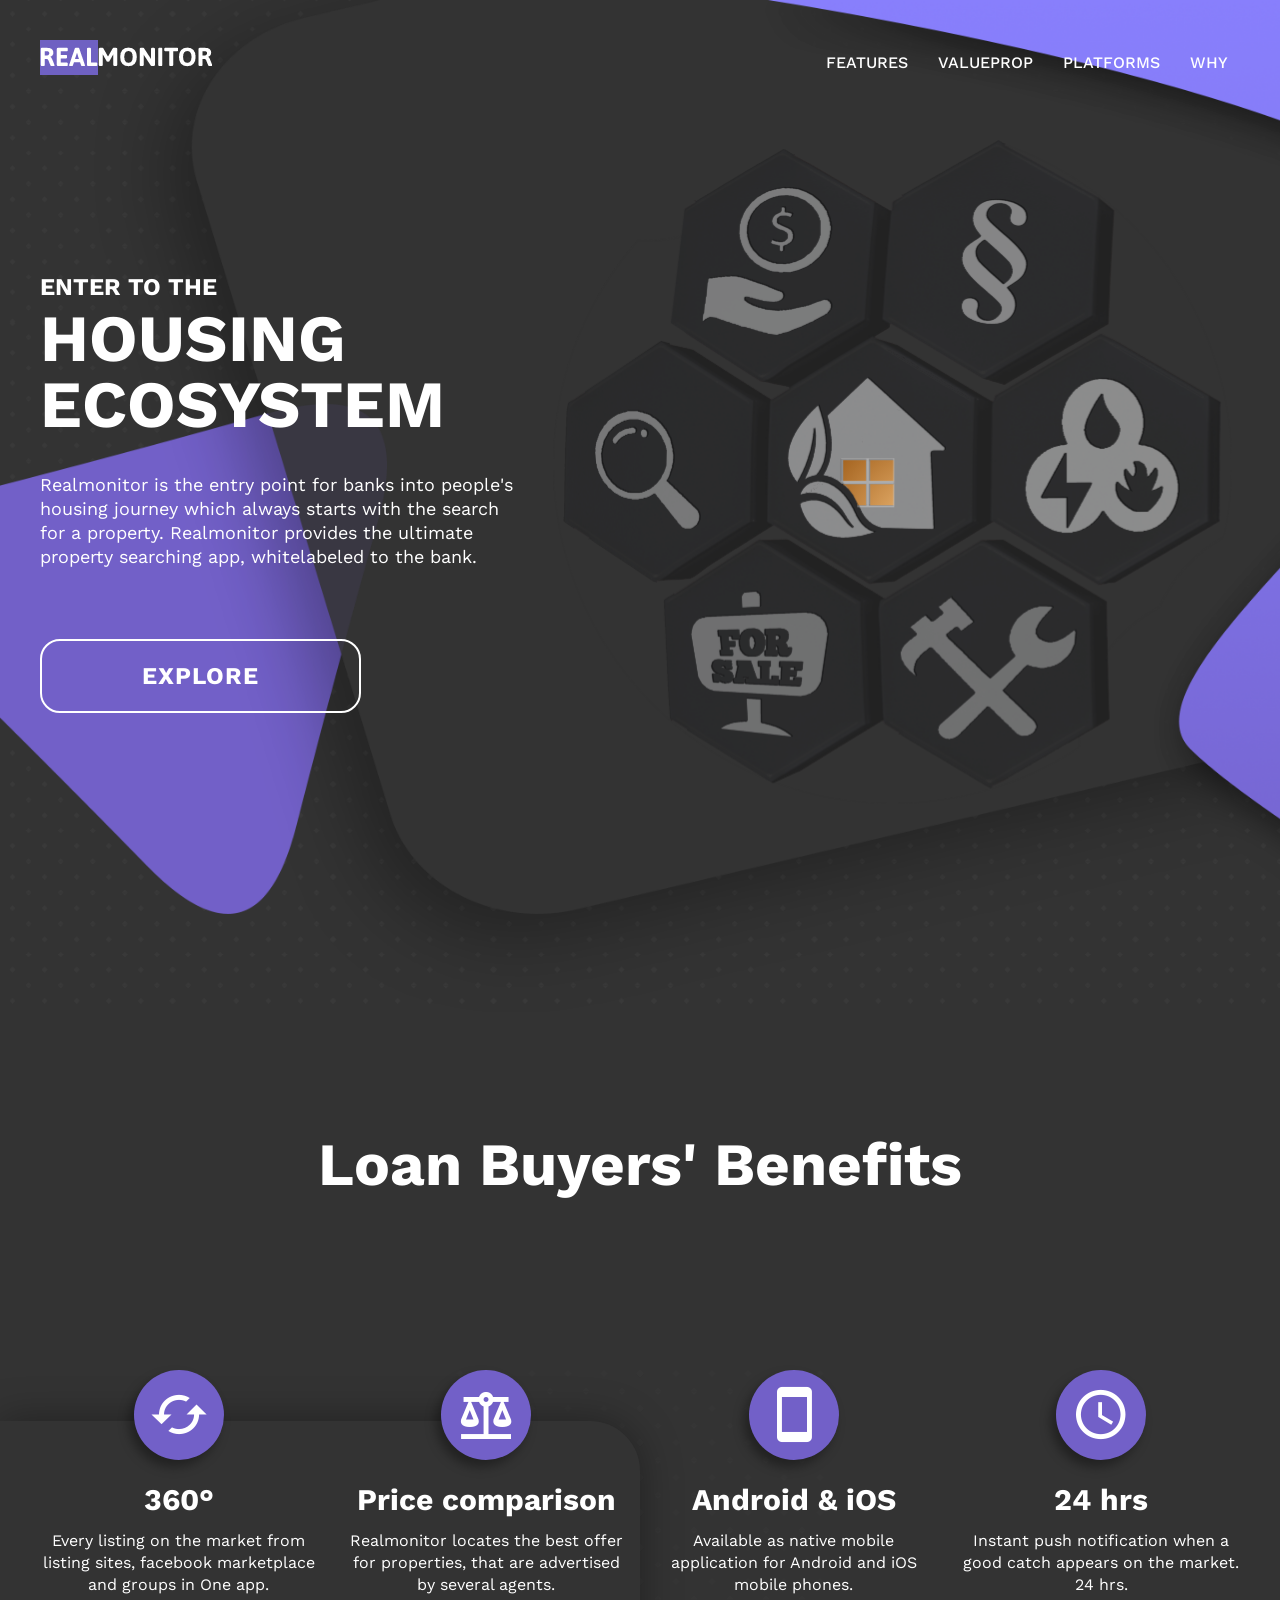
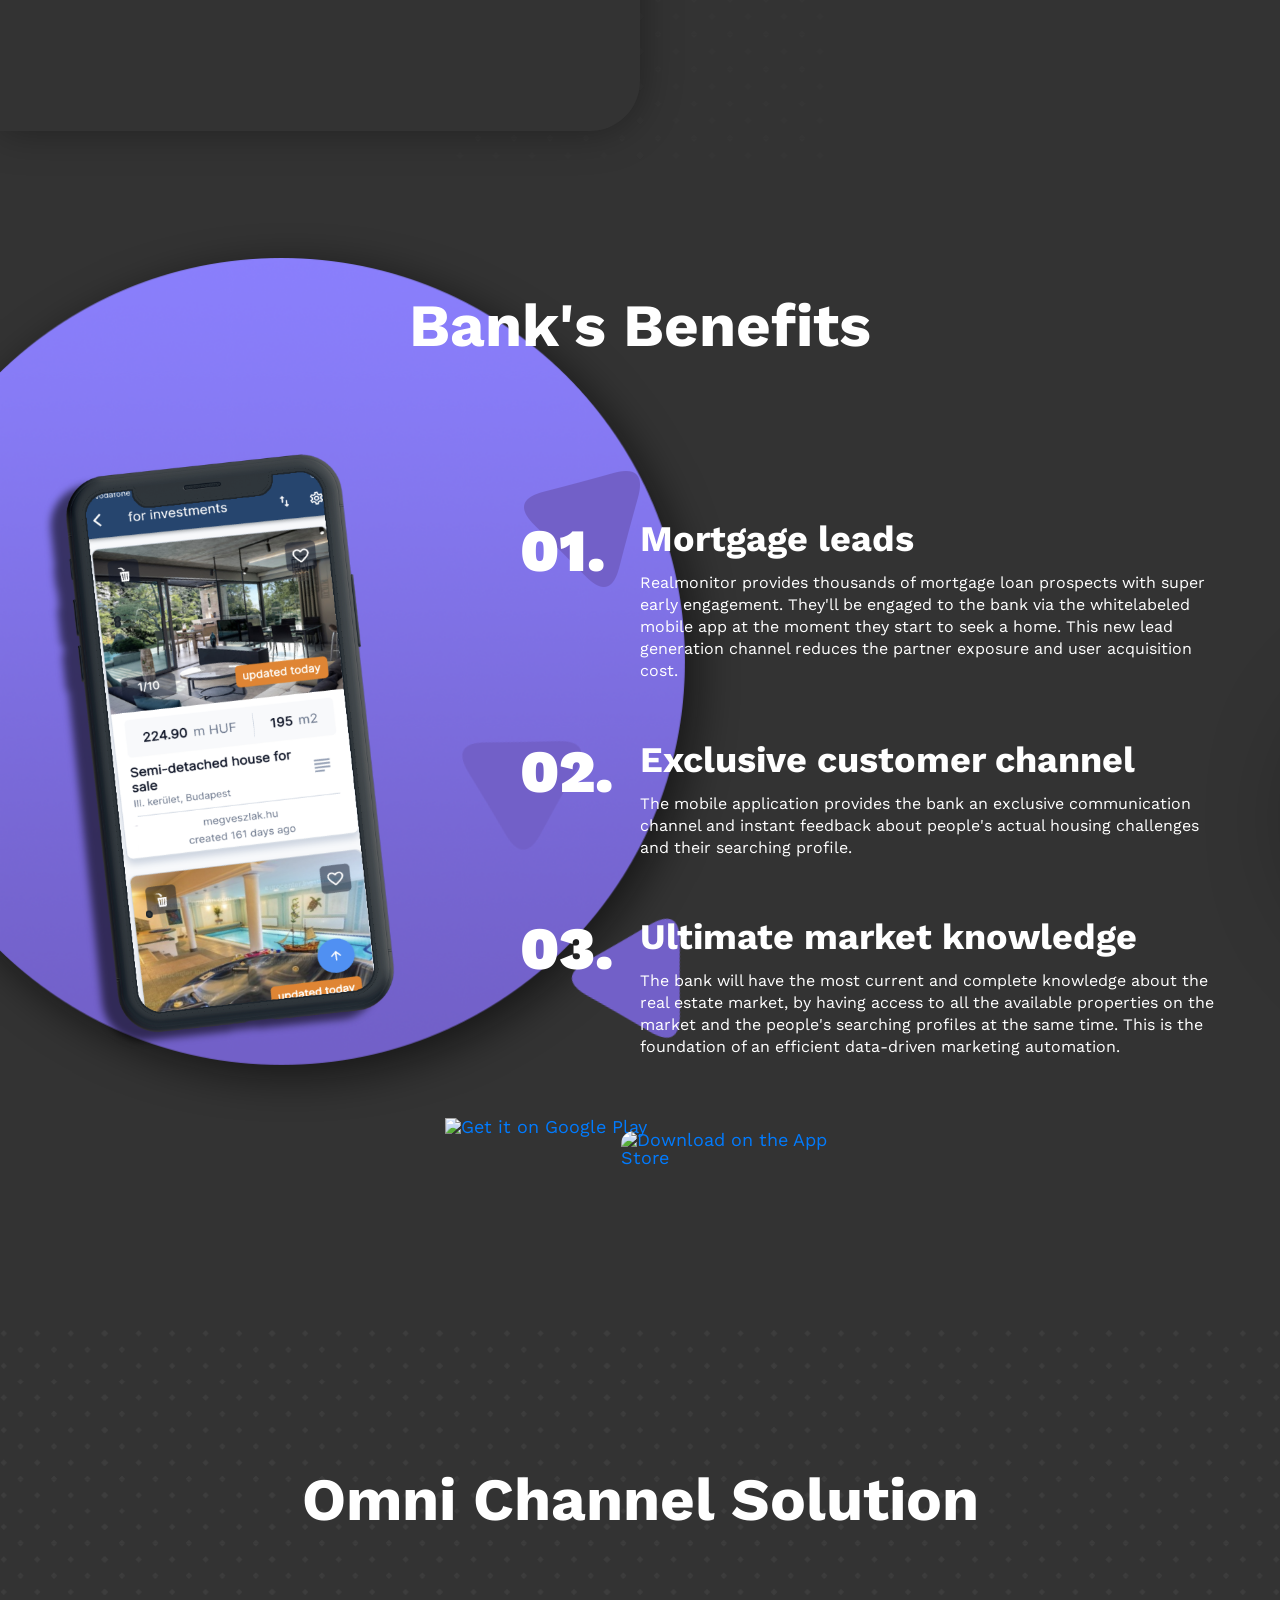
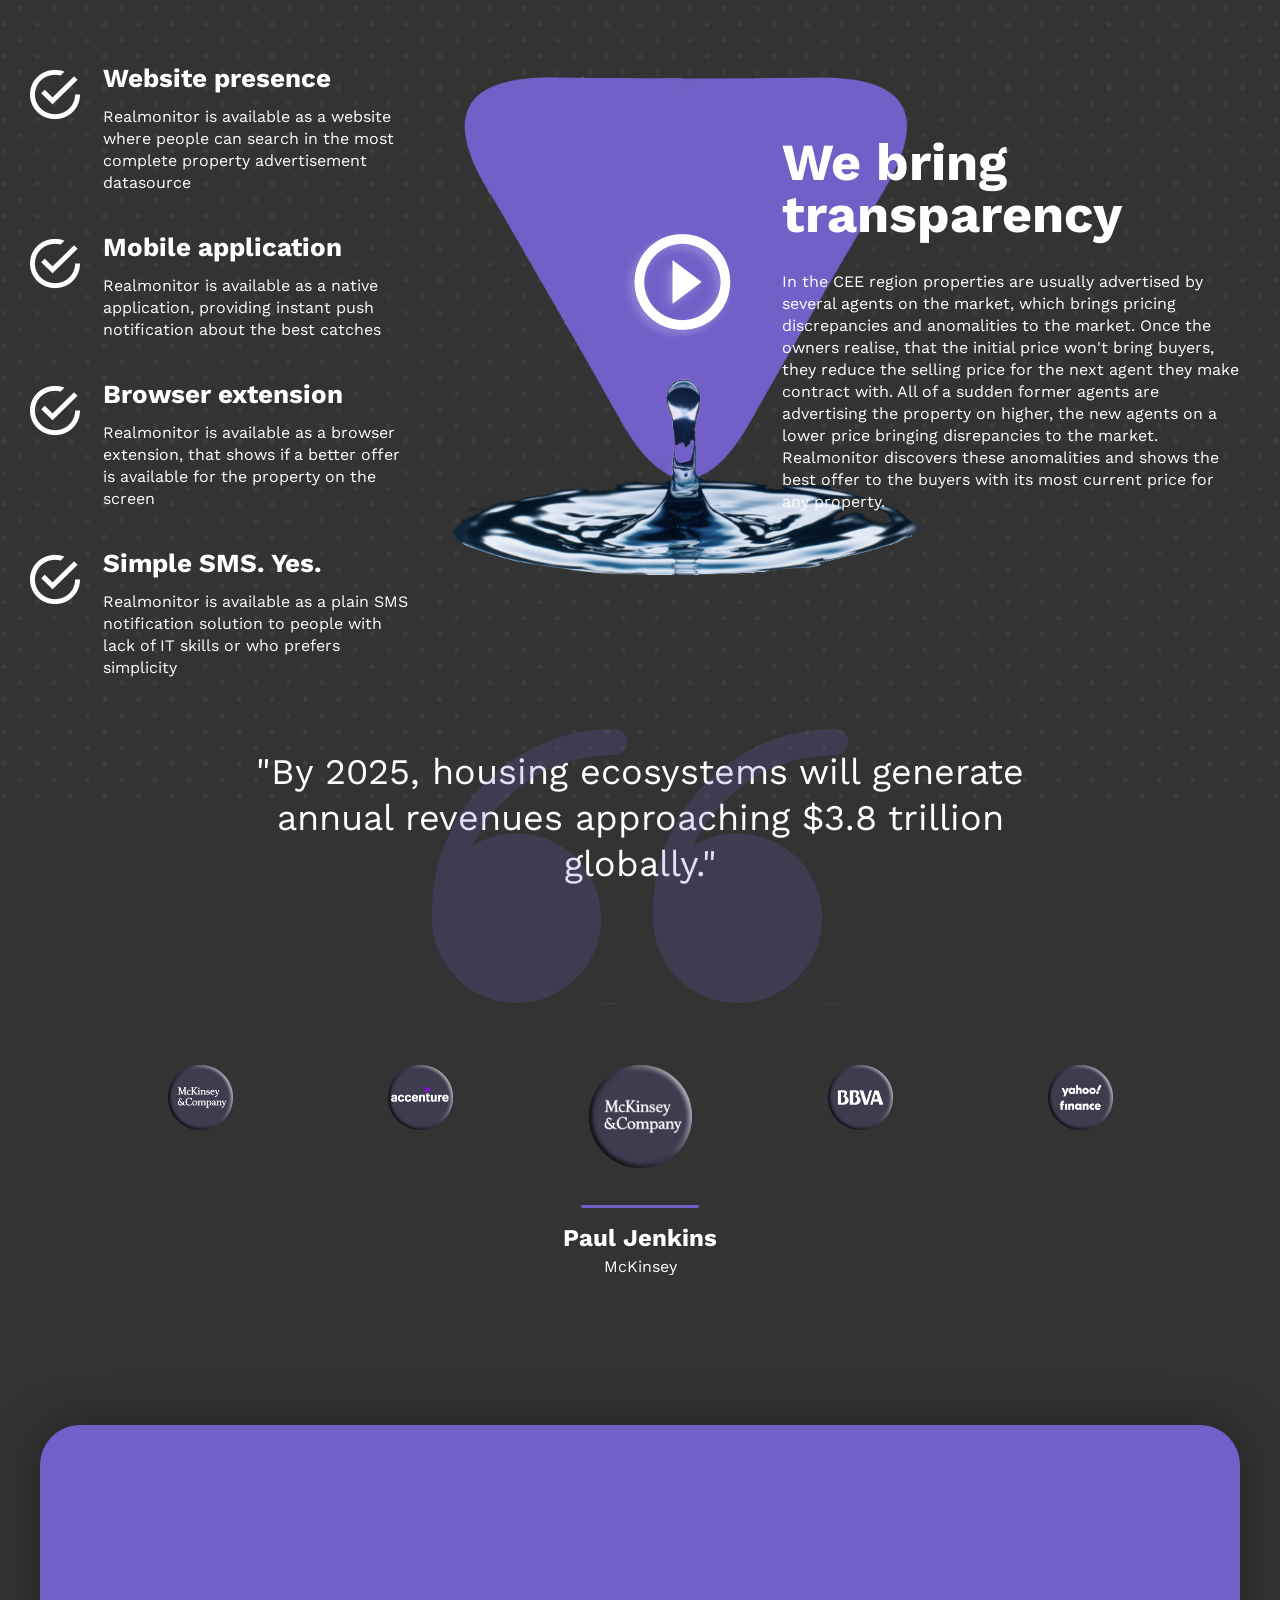
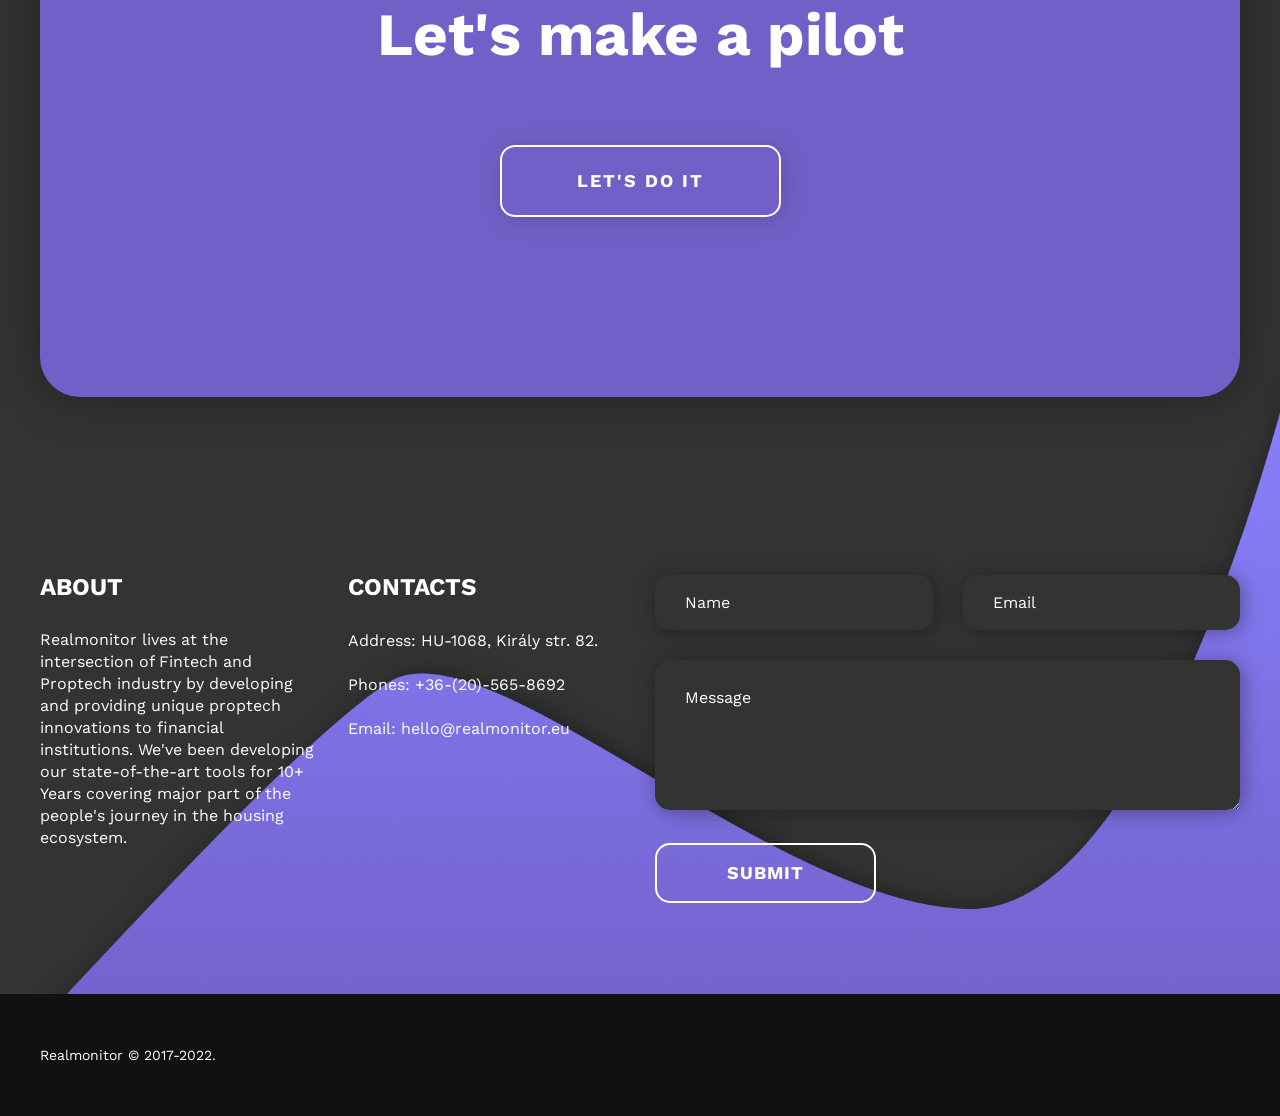
==== public_html/index.html @ 42e1126f "Add files via upload" ====
<!DOCTYPE html>
<html>
<head>
	<meta charset="UTF-8">
	<title>Realmonitor</title>
	<meta name="viewport" content="width=device-width, initial-scale=1.0">
	<meta name="description" content="" />
	<meta name="keywords" content="" />
	<link rel="stylesheet" type="text/css" href="css/animate.css">
	<link rel="stylesheet" type="text/css" href="css/bootstrap.min.css">
	<link rel="stylesheet" type="text/css" href="css/font-awesome.min.css">
	<link rel="stylesheet" type="text/css" href="css/materialdesignicons.min.css">
	<link rel="stylesheet" type="text/css" href="lib/slick/slick.css">
	<link rel="stylesheet" type="text/css" href="lib/slick/slick-theme.css">
	<link rel="stylesheet" type="text/css" href="css/dark-color.css">
	<link rel="stylesheet" type="text/css" href="css/style.css">
	<link rel="stylesheet" type="text/css" href="css/responsive.css">
	<style>
		.outer {
			transform-origin: 0 0;
			transform: scale(0.25);
		}
		.outer,.boll,.bg {
			width: 2714px;
			height: 2714px;
		}
		.bg{
			position: absolute;
			background: url(images/ecosys.png) no-repeat;
			z-index: 3;
		}

		.boll{
			position: absolute;
			z-index: 2;
		}

		.light{
			position: absolute;
			width: 303px;
			height: 303px;
			z-index: 1;
			transform: scale(4);
			top: 55%;
    		left: 50%;
		}
		.light div{
			background: radial-gradient(50% 50% at 50% 50%, #FFCC8A 0%, #8A4500 100%);
			position: absolute;
			width: 100%;
			height: 100%;
		}
		.light div{
			animation: f 1s linear infinite;
		}
		.light div:last-child{
			animation-delay: 0.5s;
		}
		
		@keyframes f {
			0% {
				opacity: 1;
			}
			
			20% {
				opacity: 0.6;
			}

			30% {
				opacity: 0.8;
			}
			
			35% {
				opacity: 1;
			}

			50% {
				opacity: 0.5;
			}
			
			60% {
				opacity: 0.6;
			}

			80% {
				opacity: 1;
			}

			95% {
				opacity: 0.3;
			}

			100% {
				opacity: 1;
			}
		}
		@media screen and (max-width:1200px){
			.outer{
				transform: scale(0.2);
			}
		}
		@media screen and (max-width:991px) {
			.outer{
				position: absolute;
				transform: scale(0.2) translateX(-50%);
				left: 50%;
			}
			.features {
    			margin-top: 325px;
			}
			.banner-imgs {
    			float: unset;
			}
		}
		@media screen and (max-width:576px){
			.features {
				margin-top: 400px;
			}
		}
		@media screen and (max-width:550px){
			.outer{
				transform: scale(0.15) translateX(-50%);
			}
			.features {
				margin-top: 330px;
			}
		}
		@media screen and (max-width:450px){
			.outer{
				transform: scale(0.1) translateX(-50%);
			}
			.about-list~div {
				display: block !important;
			}
			.about-list~div a:nth-child(2) {
				left: -22px !important;
			}
			.features {
				margin-top: 230px;
			}
		}
	</style>
</head>

<body>

	<div class="wrapper">


		<div class="spinner"><div class="double-bounce1"></div><div class="double-bounce2"></div></div>

		<header>
			<div class="custom-container">
				<div class="header-data">
					<div class="logo">
						<a href="#" title=""><img src="images/logo2.png" alt=""></a>
					</div>
					<div class="mobile-menu-btn">
						<a href="#" title=""><i class="fa fa-bars"></i></a>
					</div><!-- mobile-menu-btn end-->
					
					<nav>
						<ul>
							<li><a href="#features" title="">Features</a></li>
							<li><a href="#about" title="">Valueprop</a></li>
							<li><a href="#services" title="">Platforms</a></li>
							<li><a href="#testimonial" title="">Why</a></li>
						</ul>
					</nav>
				</div><!--header-data end-->
			</div>
		</header><!--header end-->

		<div class="responsive-mobile-menu">
			<span class="close-menu"><i class="mdi mdi-close"></i></span>
			<div class="mobile-menu">
				<ul>
					<li><a href="#features" title="" class="close-menu">Features</a></li>
					<li><a href="#about" title="" class="close-menu">Valueprop</a></li>
					<li><a href="#services" title="" class="close-menu">Platforms</a></li>
					<li><a href="#testimonial" title="" class="close-menu">Why</a></li>
				</ul>
			</div><!--mobile-menu end-->
			
			<div class="mb-copyright-text">
				<p>© AppMicron 2018. All Rights Reseverd Design by Paul Murren</p>
			</div><!--mb-copyright-text end-->
		</div><!--responsive-mobile-menu end-->


		<section class="main-section">
			<div class="custom-container">
				<div class="main-section-data" style="max-height:700px;">
					<div class="row">
						<div class="col-lg-5">
							<div class="banner-text">
								<h3>Enter to the</h3>
								<h2>HOUSING ECOSYSTEM</h2>
								<p>Realmonitor is the entry point for banks into people's housing journey which always starts with the search for a property. Realmonitor provides the ultimate property searching app, whitelabeled to the bank.</p>
								<a href="#features" id="explore" title="">explore</a>
							</div><!--banner-text end-->
						</div>
						<div class="col-lg-6 image_hero">
							<div class="banner-imgs">
								<div class="outer">
									<div class="bg"></div>
									<div class="light">
										<div></div>
										<div></div>
									</div>
									<div class="boll">
										<img style="width: 100%;max-width: 100%;" src="images/Rectangle.png" alt="circle">
									</div>
								</div>
								<!--<img src="images/ecosys.png" alt="">-->
							</div><!--banner-imgs end-->
						</div>
					</div>
				</div><!--main-section-data end-->
			</div>
		</section>
		
		<div class="heading st2">
			<h3>Loan buyers' benefits</h3>
	    </div><!--heading end-->

	    <section class="features" id="features">
	    	<div class="custom-container">
	    		<div class="features-sec">
	    			<div class="row">
	    				<div class="col-lg-3 col-md-4 col-sm-6 col-12">
	    					<div class="feature">
	    						<div class="feature-icon">
	    							<span><i class="mdi mdi-cached"></i></span>
	    						</div><!--feature-icon end-->
	    						<div class="feature-info">
	    							<h3>360°</h3>
	    							<p>Every listing on the market from listing sites, facebook marketplace and groups in One app.</p>
	    						</div><!--feature-info end-->
	    					</div><!--feature end-->
	    				</div>
	    				<div class="col-lg-3 col-md-4 col-sm-6 col-12">
	    					<div class="feature">
	    						<div class="feature-icon">
	    							<span><i class="mdi mdi-scale-balance"></i></span>
	    						</div><!--feature-icon end-->
	    						<div class="feature-info">
	    							<h3>Price comparison</h3>
	    							<p>Realmonitor locates the best offer for properties, that are advertised by several agents.</p>
	    						</div><!--feature-info end-->
	    					</div><!--feature end-->
	    				</div>
	    				<div class="col-lg-3 col-md-4 col-sm-6 col-12">
	    					<div class="feature">
	    						<div class="feature-icon">
	    							<span><i class="mdi mdi-cellphone"></i></span>
	    						</div><!--feature-icon end-->
	    						<div class="feature-info">
	    							<h3>Android & iOS</h3>
	    							<p>Available as native mobile application for Android and iOS mobile phones.</p>
	    						</div><!--feature-info end-->
	    					</div><!--feature end-->
	    				</div>
						<div class="col-lg-3 col-md-4 col-sm-6 col-12">
	    					<div class="feature">
	    						<div class="feature-icon">
	    							<span><i class="mdi mdi-clock"></i></span>
	    						</div><!--feature-icon end-->
	    						<div class="feature-info">
	    							<h3>24 hrs</h3>
	    							<p>Instant push notification when a good catch appears on the market. 24 hrs. </p>
	    						</div><!--feature-info end-->
	    					</div><!--feature end-->
	    				</div>	    				
	    			</div>
	    		</div><!--features-sec end-->
	    	</div>
	    </section>
	    <section class="about" id="about">
	    	<div class="heading st2">
				<h3>Bank's benefits</h3>
	    	</div><!--heading end-->
	    	<div class="fixed-bg bg3"></div>
	    	<div class="custom-container">
	    		<div class="about-sec">
	    			<div class="row">
	    				<div class="col-lg-4">
	    					<div class="about-img">
	    						<img src="images/mobil1.png" alt="">
	    					</div><!--srvc-img end-->
	    				</div>
	    				<div class="col-lg-8">
	    					<div class="about-list">
	    						<div class="about-info">
	    							<div class="about-num">
	    								<span>01.</span>
	    							</div><!--service-num end-->
	    							<div class="abt-info">
	    								<h3>Mortgage leads</h3>
	    								<p>Realmonitor provides thousands of mortgage loan prospects with super early engagement. They'll be engaged to the bank via the whitelabeled mobile app at the moment they start to seek a home. This new lead generation channel reduces the partner exposure and user acquisition cost.</p>
	    							</div><!--srvc-info end-->
	    						</div><!--service-info end-->
	    						<div class="about-info">
	    							<div class="about-num st2">
	    								<span>02.</span>
	    							</div><!--service-num end-->
	    							<div class="abt-info">
	    								<h3>Exclusive customer channel</h3>
	    								<p>The mobile application provides the bank an exclusive communication channel and instant feedback about people's actual housing challenges and their searching profile.</p>
	    							</div><!--srvc-info end-->
	    						</div><!--service-info end-->
	    						<div class="about-info">
	    							<div class="about-num st3">
	    								<span>03.</span>
	    							</div><!--service-num end-->
	    							<div class="abt-info">
	    								<h3>Ultimate market knowledge</h3>
	    								<p>The bank will have the most current and complete knowledge about the real estate market, by having access to all the available properties on the market and the people's searching profiles at the same time. This is the foundation of an efficient data-driven marketing automation.</p>
	    							</div><!--srvc-info end-->
	    						</div><!--service-info end-->

	    						<!--<a href="#" title="">Show me the app</a>-->
	    					</div><!--services-list end-->

	    					<div style="display:inline-flex;">
	    						<a href='https://play.google.com/store/apps/details?id=hu.realmonitor.app.android&pcampaignid=pcampaignidMKT-Other-global-all-co-prtnr-py-PartBadge-Mar2515-1' style="position:relative;left:-5px;">
	    							<img height="84" width="205" alt='Get it on Google Play' src='https://play.google.com/intl/en_us/badges/static/images/badges/en_badge_web_generic.png'/>
	    						</a>

								<a href="https://apps.apple.com/us/app/ingatlanhirdet%C3%A9s-figyel%C5%91/id1500556144?itsct=apps_box_badge&amp;itscg=30200" style="display: inline-block; overflow: hidden; border-radius: 10px; width: 250px; height: 83px;position:relative;left:-34px;top:13px;">
									<img src="https://tools.applemediaservices.com/api/badges/download-on-the-app-store/black/en-us?size=250x83&amp;releaseDate=1595548800&h=adc25504dc6a3300e4d2b51d082d6a64" alt="Download on the App Store" style="border-radius: 13px; width: 230px; height: 57px;">
								</a>

							</div>
	    				</div>
	    			</div>
	    		</div><!--services-sec end-->
	    	</div>
	    </section>

	    <section class="services" id="services">
	    	<div class="heading st2">
				<h3>Omni channel solution</h3>
	    	</div><!--heading end-->
	    	<div class="fixed-bg bg4"></div>
	    	<div class="custom-container">
	    		<div class="services-sec">
	    			<div class="row">
	    				<div class="col-lg-4 no-pd">
	    					<div class="services-list">
	    						<div class="service-details">
	    							<span><i class="mdi mdi-checkbox-marked-circle-outline"></i></span>
	    							<div class="service-info">
	    								<h3>Website presence</h3>
	    								<p>Realmonitor is available as a website where people can search in the most complete property advertisement datasource</p>
	    							</div><!--service-info end-->
	    						</div><!--service-details end-->
	    						<div class="service-details">
	    							<span><i class="mdi mdi-checkbox-marked-circle-outline"></i></span>
	    							<div class="service-info">
	    								<h3>Mobile application</h3>
	    								<p>Realmonitor is available as a native application, providing instant push notification about the best catches</p>
	    							</div><!--service-info end-->
	    						</div><!--service-details end-->
	    						<div class="service-details">
	    							<span><i class="mdi mdi-checkbox-marked-circle-outline"></i></span>
	    							<div class="service-info">
	    								<h3>Browser extension</h3>
	    								<p>Realmonitor is available as a browser extension, that shows if a better offer is available for the property on the screen</p>
	    							</div><!--service-info end-->
	    						</div><!--service-details end-->
	    						<div class="service-details">
	    							<span><i class="mdi mdi-checkbox-marked-circle-outline"></i></span>
	    							<div class="service-info">
	    								<h3>Simple SMS. Yes.</h3>
	    								<p>Realmonitor is available as a plain SMS notification solution to people with lack of IT skills or who prefers simplicity</p>
	    							</div><!--service-info end-->
	    						</div><!--service-details end-->
	    					</div><!--services-list end-->
	    				</div>
	    				<div class="col-lg-8">
	    					<div class="main-srv-sec">
		    					<div class="service-img">
		    						<img src="images/transp.png" alt="">
		    						<a href="https://www.youtube.com/watch?v=kKouO3iq8iE" title="" class="html5lightbox"><img src="images/play.png" alt=""></a>
		    					</div><!--service-img end-->
		    					<div class="service-main-info">
		    						<h3>We bring transparency</h3>
		    						<p>In the CEE region properties are usually advertised by several agents on the market, which brings pricing discrepancies and anomalities to the market. Once the owners realise, that the initial price won't bring buyers, they reduce the selling price for the next agent they make contract with. All of a sudden former agents are advertising the property on higher, the new agents on a lower price bringing disrepancies to the market. Realmonitor discovers these anomalities and shows the best offer to the buyers with its most current price for any property. </p>
		    					</div><!--service-main-info end-->
	    					</div><!--main-srv-sec end-->
	    				</div>
	    			</div>
	    		</div><!--services-sec end-->
	    	</div>
	    </section>

	   
		<section class="testimonial" id="testimonial">
			<div class="custom-container">
				<div class="testimonial-slider">
					<div class="user-comment">
						<p>"By 2025, housing ecosystems will generate annual revenues approaching $3.8 trillion globally."</p>
					</div><!--user-comment end-->
					<div class="user-comment">
						<p>"A home is an important element in a person´s life, and we want to be more available to customers, to better meet their needs."</p>
					</div><!--user-comment end-->
					<div class="user-comment">
						<p>"Zillow used to just power your home search. Now you can buy, sell, or finance your home there. Apple and T Mobile used to just power your mobile life. Now you can bank with them. And all this innovation was starting to make your bank feel dusty."</p>
					</div><!--user-comment end-->
					<div class="user-comment">
						<p>"If Irish banks can find ways to embed their financial products in unique life moments along the customer journey – health, housing, education, employment – it will put them at the heart of this global transformation."</p>
					</div><!--user-comment end-->
					<div class="user-comment">
						<p>"Banks should look beyond home buying and traditional mortgage and insurance products to address the entire customer journey — purchasing a home, living in it, renting it and eventually selling it..."</p>
					</div><!--user-comment end-->
					<div class="user-comment">
						<p>"The agenda for banks is clear: finding a new relationship model to rebuild trust if they want to secure sustainable growth."</p>
					</div><!--user-comment end-->

				</div>
				<div class="testimonial-nav">
					<div class="user-info">
						<img src="images/mckinsey.png" alt="">
						<h3>Paul Jenkins</h3>
						<span>McKinsey</span>
					</div><!--user-info end-->
					<div class="user-info">
						<img src="images/bbva.png" alt="">
						<h3>José Luis Arizaga</h3>
						<span>BBVA bank</span>
					</div><!--user-info end-->
					<div class="user-info">
						<img src="images/yahoo.png" alt="">
						<h3>Julian Hebron</h3>
						<span>Yahoo finance</span>
					</div><!--user-info end-->
					<div class="user-info">
						<img src="images/ey.png" alt="">
						<h3>Niall Corrigan</h3>
						<span>EY</span>
					</div><!--user-info end-->
					<div class="user-info">
						<img src="images/mckinsey.png" alt="">
						<h3>Miklós Dietz</h3>
						<span>McKinsey</span>
					</div><!--user-info end-->
					<div class="user-info">
						<img src="images/accenture.png" alt="">
						<h3>Omar Hampton</h3>
						<span>Designer</span>
					</div><!--user-info end-->
					
				</div><!--testimonial-nav end-->
			</div>
		</section>

		

		<section class="get-started">
			<div class="custom-container">
				<div class="wait-sec">
					<h3>Let's make a pilot</h3>
					<a href="RMform.html" title="">Let's do it</a>
				</div><!--wait-sec end-->
			</div>
		</section>			

		<footer>
			<div class="top-footer">
				<div class="fixed-bg footer-bg"></div>
				<div class="custom-container">
					<div class="top-footer-data">
						<div class="row">
							<div class="col-lg-3 col-md-6">
								<div class="widget widget-about">
									<h3 class="widget-title">About</h3>
									<p>Realmonitor lives at the intersection of Fintech and Proptech industry by developing and providing unique proptech innovations to financial institutions. We've been developing our state-of-the-art tools for 10+ Years covering major part of the people's journey in the housing ecosystem. </p>
								</div><!--widget-about end-->
							</div>
							<div class="col-lg-3 col-md-6">
								<div class="widget widget-contact">
									<h3 class="widget-title">Contacts</h3>
									<ul>
										<li><span>Address: HU-1068, Király str. 82.</span></li>
										<li><span>Phones: +36-(20)-565-8692</span></li>
										<li><span>Email: hello@realmonitor.eu</span></li>
									</ul>
								</div><!--widget-contact end-->
							</div>
							<div class="col-lg-6 col-md-12">
								<div class="contact-form">
									<form class="js-ajax-form">
										<div class="row">
											<div class="col-lg-6">
												<input type="text" name="name" placeholder="Name" id="n1" required>
											</div>
											<div class="col-lg-6">
												<input type="text" name="email" placeholder="Email" id="e1" required>
											</div>
											<div class="col-lg-12">
												<textarea placeholder="Message" name="message" id="m1"></textarea>
											</div>
											<div class="col-lg-12">
												<button type="button" class="btn-sbmt">Submit</button>
											</div>
											<div class="col-lg-12">
						                    	<div class="form-group">
							                        <div class="success-message">
							                        	<i class="fa fa-check text-primary"></i> Thank you!. Your message is successfully sent...
							                        </div>
							                        <div class="error-message">We're sorry, but something went wrong
							                        </div>
						                      	</div>
						                    </div>
										</div>
									</form>
								</div><!--contact-form end-->
							</div>
						</div>
					</div><!--top-footer-data end-->
				</div>
			</div><!--top-footer end-->
			<div class="bottom-footer">
				<div class="custom-container">
					<div class="bottom-footer-data">
						<p>Realmonitor © 2017-2022.</p>
						
					</div><!-- bottom-footer-data end-->
				</div>
			</div><!--bottom-footer end-->
		</footer>	


	</div><!--wrapper end-->	





<script type="text/javascript" src="js/jquery.min.js"></script>
<script type="text/javascript" src="js/popper.js"></script>
<script type="text/javascript" src="js/bootstrap.min.js"></script>
<script type="text/javascript" src="lib/slick/slick.min.js"></script>
<script type="text/javascript" src="js/html5lightbox.js"></script>
<script type="text/javascript" src="js/jquery.validate.min.js"></script>
<script type="text/javascript" src="js/validator.js"></script>

<script type="text/javascript" src="js/script.js"></script>
</body>

</html>
---- public_html/css/dark-color.css ----
body {
    background-color: #333333;
}
nav ul li a,
.feature-icon > span i,
.feature-info h3,
p,
.about-num span,
.abt-info h3,
.about-list > a,
.about-list > a:hover,
.service-details > span,
.service-info h3,
.service-main-info h3,
.price-head h4,
.price-head ul li h3,
.price-head ul li > span,
.price > a,
.heading h3,
.user-comment p,
.user-info h3,
.user-info > span,
.blog-info h3,
.blog-info h3 a,
.blog-catgs li a,
.cms-links li,
.widget-title,
.widget > p,
.widget-contact ul li span,
.mobile-menu-btn a,
.mobile-menu-btn a:hover,
.banner-text h3,
.banner-text h2,
.banner-text p,
.banner-text > a,
.up-social-links ul li a,
.form-group,
.js-ajax-form label,
.btn-sbmt {
	color: #ffffff;
}

.banner-text > a:hover,
.about-list > a:hover {
	background-color: #907bf6;
	color: #fff;
	border-color: transparent;
}
.about-list > a,
.btn-sbmt {
	border-color: #ffffff;
}

.feature-icon > span {
	background-color: #7260c8;
}
.features:before {
	background-color: #333333;
	box-shadow: 0 0 40px rgba(0,0,0,0.35);
}
.bg3 {
	background-image: url(../images/bg3_2.png);
}
.about-num:before {
	background-image: url(../images/poly_2.png);
}
a:hover {
	color: #fff;
}
.bg4 {
	background-image: url(../images/bg4_2.png);
}

.bg5 {
	background-image: url(../images/bg5_2.png);
}
.price:hover {
	background-image: url(../images/price-bg2.png);
}
.user-comment:before {
	background-image: url(../images/comm2.png);
}
.testimonial-nav:after {
	background-color: #7260c8;
}
.bg6 {
	background-image: url(../images/bg6_2.png);
}
.wait-sec {
	background-color: #7260c8;
	box-shadow: 0 0 45px rgba(0,0,0,0.35);
}
.footer-bg {
	background-image: url(../images/footer-bg2.png);
}
.contact-form form input,
.contact-form form textarea {
	background-color: #333333;
	box-shadow: 2px 2px 20px rgba(0,0,0,0.35);
	color: #fff;
}
.contact-form form input::-webkit-input-placeholder,
.contact-form form textarea::-webkit-input-placeholder { /* Chrome/Opera/Safari */
  color: #fff;
}
.contact-form form input::-moz-placeholder,
.contact-form form textarea::-webkit-input-placeholder { /* Firefox 19+ */
  color: #fff;
}
.contact-form form input:-ms-input-placeholder,
.contact-form form textarea::-webkit-input-placeholder { /* IE 10+ */
  color: #fff;
}
.contact-form form input:-moz-placeholder,
.contact-form form textarea::-webkit-input-placeholder { /* Firefox 18- */
  color: #fff;
}

.testimonial-nav:before {
	background-color: #484848;
}
header.sticky {
	background-color: #7260c8;
}

.blog-info h3 a:hover {
	color: #7260c8;
}
.double-bounce1,
.double-bounce2 {
	background-color: #7260c8;
}


.mobile-menu ul li a:hover,
.mobile-menu ul li.active a,
.up-social-links ul li a:hover,
.mb-social-links li a:hover {
	color: #897ffc;
}
nav ul li a:hover,
nav ul li.active a {
	color: #897ffc;
}

.main-section {
	background-image: url(../images/main-sec-bg2.png);
}
---- public_html/css/style.css ----
/*===================== TABLE OF CONTENT =======================
1.	2 Homepages
2.  Fonts 
3.  Reset Css
4.  Cross Browser Compatibility
5.  Header
6.  Navigations
7.  Dropdown
8.  Responsive Header
9.  Revolution Slider (Banner)
10. Gallery
11. Masonary Gallery
12. Blog
14.	Different Blog Post Style
15.	Client's Feedback
16.	Review System
17.	Shop Page
18. Staff Details
19.	Contact Us
20. Footer

=============================================================*/







/* ================================================================================== 
								Fonts
===================================================================================== */

@import url('https://fonts.googleapis.com/css?family=Work+Sans:100,200,300,400,500,600,700,800,900');


/* ================================================================================== 
										Reset Css
===================================================================================== */

html, body, div, span, applet, object, iframe,
h1, h2, h3, h4, h5, h6, p, blockquote, pre,
a, abbr, acronym, address, big, cite, code,
del, dfn, em, img, ins, kbd, q, s, samp,
small, strike, strong, sub, sup, tt, var,
b, u, i, center,
dl, dt, dd, ol, ul, li,
fieldset, form, label, legend,
table, caption, tbody, tfoot, thead, tr, th, td,
article, aside, canvas, details, embed, 
figure, figcaption, footer, header, hgroup, 
menu, nav, output, ruby, section, summary,
time, mark, audio, video {
	margin: 0;
	padding: 0;
	border: 0;
	font-size: 100%;
	font: inherit;
	vertical-align: baseline;
}
/* HTML5 display-role reset for older browsers */
article, aside, details, figcaption, figure, 
footer, header, hgroup, menu, nav, section {
	display: block;
}
body {
	overflow-x: hidden;
    font-family: 'Work Sans';
    line-height: 1;
    font-weight: 400;
    font-style: normal;
    color: #9c9c9c;
    font-size: 18px;
}
ol, ul {
	list-style: none;
}
a:hover {
	text-decoration: none;
}
blockquote, q {
	quotes: none;
}
blockquote:before, blockquote:after,
q:before, q:after {
	content: '';
	content: none;
}
button {
	outline: none;
	cursor: pointer;
}
button:focus {
	outline: none;
}
table {
	border-collapse: collapse;
	border-spacing: 0;
}
* {
	margin:0;
	padding: 0;
}
a:focus {
	text-decoration: none;
	outline: none;
}
a:hover {
	color: #fff;
}
button {
	outline: none;
}
input {
	outline: none;
}
textarea {
	outline: none;
}
section {
	float: left;
	width: 100%;
	position: relative;
}

img {
	float: left;
}
p {
	font-size: 18px;
	line-height: 24px;
}



/* ================ CROSS BROWSER COMPATABILITY ============ */

.banner-text > a,
nav ul li a,
.feature-icon > span,
.feature-icon > span i,
.about-list > a,
.price,
.price-head,
.price > a,
.user-info img,
.up-social-links ul li a,
.blog-img:before,
.blog-img:after,
.blog-info h3 a,
.social-links li a,
.mobile-menu ul li a,
.mb-social-links li a,
.overlay,
.wait-sec > a:hover,
.btn-sbmt:hover {
	-webkit-transition: all 300ms linear;
	-moz-transition: all 300ms linear;
	-ms-transition: all 300ms linear;
	-o-transition: all 300ms linear;
	transition: all 300ms linear;
}
.wrapper {
	float: left;
	width: 100%;
	position: relative;
}
.overlay {
	position: fixed;
	top: 0;
	left: 0;
	width: 100%;
	height: 100%;
	background-color: rgba(255,255,255,0.75);
	z-index: 999999999999;
}
.features {
	padding: 100px 0;
}
.get-started {
	padding: 100px 0 0 0;
}
.about {
	padding: 270px 0 460px 0;
}
.testimonial {
	padding: 100px 0 50px 0;
	margin-top: -300px;
}
.pricing {
	padding: 260px 0 480px 0;
	margin-top: -300px;
}
.news {
	padding: 120px 0;
}
.services {
	padding: 140px 0 300px 0;
}
.remove-top-gap {
	padding-top: 0 !important;
}

.bg4 {
	background-size: contain !important;
}
.bg5 {
	background-size: contain !important;
}

.services {
	margin-top: -335px;
}

.remove-btm-gap {
	padding-bottom: 0 !important;
}
.features {
	margin-bottom: -70px;
}
.features:before {
	content: '';
	position: absolute;
	bottom: -35px;
	left: 0;
	width: 50%;
	height: 310px;
	-webkit-border-radius: 0 50px 50px 0;
	-moz-border-radius: 0 50px 50px 0;
	-ms-border-radius: 0 50px 50px 0;
	-o-border-radius: 0 50px 50px 0;
	border-radius: 0 50px 50px 0;
	z-index: 9;
}
.half-bg2 {
	margin-top: 60px;
}
.half-bg2::before {
    content: '';
    position: absolute;
    top: 60px;
    left: 0;
    width: 73%;
    height: 100%;
    background-color: rgba(255,255,255,0.90);
    -webkit-border-radius: 0 50px 50px 0;
    -moz-border-radius: 0 50px 50px 0;
    -ms-border-radius: 0 50px 50px 0;
    -o-border-radius: 0 50px 50px 0;
    border-radius: 0 50px 50px 0;
    -webkit-box-shadow: 0 0 50px rgba(196,204,245,0.35);
    -moz-box-shadow: 0 0 50px rgba(196,204,245,0.35);
    -ms-box-shadow: 0 0 50px rgba(196,204,245,0.35);
    -o-box-shadow: 0 0 50px rgba(196,204,245,0.35);
    box-shadow: 0 0 50px rgba(196,204,245,0.35);
    -webkit-transform: rotate(-16deg);
    -moz-transform: rotate(-16deg);
    -ms-transform: rotate(-16deg);
    -o-transform: rotate(-16deg);
    transform: rotate(-16deg);
}
.fixed-bg {
	position: absolute;
	top: 0;
	left: 0;
	width: 100%;
	height: 100%;
	background-size: cover;
	z-index: -1;
	background-repeat: no-repeat;
}
.footer-bg {
	background-position: center center;
	background-repeat: no-repeat;
}

/* ================== Revolution Slider ================ */


a:hover {
	color: #000;
}


/* =================== main-section-data ==================  */


.main-section {
	background-repeat: no-repeat;
	background-size: cover;
	padding: 125px 0 310px 0;
}
.main-section-data {
	float: left;
	width: 100%;
}
.banner-text {
	float: left;
	width: 100%;
	padding-top: 298px;
	/* padding-left: 50px; */
}
.banner-text h3 {
	font-size: 24px;
	font-weight: 700;
	text-transform: uppercase;
	margin-bottom: 7px;
}
.banner-text h2 {
	font-size: 66px;
	font-weight: 700;
	text-transform: uppercase;
	margin-bottom: 35px;
}
.banner-text p {
	font-size: 18px;
	line-height: 24px;
	margin-bottom: 70px;
}
.banner-text > a {
	font-size: 24px;
	font-weight: 700;
	letter-spacing: 1px;
	line-height: 70px;
	padding: 0 100px;
	border:2px solid;
	text-transform: uppercase;
	-webkit-border-radius: 20px;
	-moz-border-radius: 20px;
	-ms-border-radius: 20px;
	-o-border-radius: 20px;
	border-radius: 20px;
	display: inline-block;
}
.banner-imgs {
	float: left;
	width: 100%;
}
.banner-imgs img {
	width: 100%;
}

/* ================== Header ================= */

header {
	float: left;
	width: 100%;
	position: absolute;
	top: 0;
	left: 0;
	padding: 40px 0;
	z-index: 999999;
	-webkit-transition: all .4s ease;
	-moz-transition: all .4s ease;
	-ms-transition: all .4s ease;
	-o-transition: all .4s ease;
	transition: all .4s ease;
}
header.sticky {
	position: fixed;
	top: 0;
	left: 0;
	-webkit-box-shadow: 0 0 40px rgba(0,0,0,0.1);
	-moz-box-shadow: 0 0 40px rgba(0,0,0,0.1);
	-ms-box-shadow: 0 0 40px rgba(0,0,0,0.1);
	-o-box-shadow: 0 0 40px rgba(0,0,0,0.1);
	box-shadow: 0 0 40px rgba(0,0,0,0.1);
}
.custom-container {
	max-width: 1410px;
	margin: 0 auto;
}
.header-data {
	float: left;
	width: 100%;
}
.logo {
	float: left;
}
nav {
	float: right;
	padding-top: 13px;
}
nav ul li {
	display: inline-block;
}
nav ul li a {
	display: inline-block;
	font-size: 16px;
	font-weight: 500;
	text-transform: uppercase;
	padding: 0 12px;
}


.mobile-menu-btn {
	float: right;
	margin-top: 5px;
	display: none;
}
.mobile-menu-btn a {
	display: inline-block;
	font-size: 30px;
}

/* ================ features-sec ============== */

.features-sec {
	float: left;
	width: 100%;
	position: relative;
}
.features-sec:before {
	content: '';
	position: absolute;
	top: 0;
	left: 50%;
	-webkit-transform: translateX(-50%);
	-moz-transform: translateX(-50%);
	-ms-transform: translateX(-50%);
	-o-transform: translateX(-50%);
	transform: translateX(-50%);
	width: 368px;
	height: 390px;
	background-image: url(../images/vector-shape.png);
	background-repeat: no-repeat;
}
.feature {
	float: left;
	width: 100%;
	text-align: center;
	position: relative;
	z-index: 99;
}
.feature-icon {
	float: left;
	width: 100%;
	margin-bottom: 25px;
}
.feature-icon > span {
	width: 90px;
	height: 90px;
	-webkit-border-radius: 100px;
	-moz-border-radius: 100px;
	-ms-border-radius: 100px;
	-o-border-radius: 100px;
	border-radius: 100px;
	text-align: center;
	display: inline-block;
	line-height: 90px;
	-webkit-box-shadow: -5px 7px 11px rgba(0,0,0,0.35);
	-moz-box-shadow: -5px 7px 11px rgba(0,0,0,0.35);
	-ms-box-shadow: -5px 7px 11px rgba(0,0,0,0.35);
	-o-box-shadow: -5px 7px 11px rgba(0,0,0,0.35);
	box-shadow: -5px 7px 11px rgba(0,0,0,0.35);
}
.feature-icon > span i {
	font-size: 60px;
	font-weight: 700;
}
.feature-info {
	float: left;
	width: 100%;
}
.feature-info h3 {
	font-size: 36px;
	font-weight: 700;
	margin-bottom: 15px;
}

/* ============== services-sec ============== */

.about-sec {
	float: left;
	width: 100%;
}
.about-img {
	float: left;
	width: 100%;
}
.about-img img {
	width: 100%;
}
.about-list {
	float: left;
	width: 100%;
	padding-left: 70px;
	padding-top: 90px;
}
.about-info {
	float: left;
	width: 100%;
	margin-bottom: 60px;
}

.about-num {
	float: left;
	width: 120px;
	position: relative;
	z-index: 99;
}
.about-num:before {
	content: '';
	position: absolute;
	top: -50px;
	right: 0;
	width: 116px;
	height: 120px;
	z-index: -1;
	background-repeat: no-repeat;
}
.about-num.st2:before {
	left: -45px;
	top: -15px;
	-webkit-transform: rotate(254deg);
	-moz-transform: rotate(254deg);
	-ms-transform: rotate(254deg);
	-o-transform: rotate(254deg);
	transform: rotate(254deg);
}
.about-num.st3:before {
	top: auto;
	right: -50px;
	bottom: -50px;
	-webkit-transform: rotate(105deg);
	-moz-transform: rotate(105deg);
	-ms-transform: rotate(105deg);
	-o-transform: rotate(105deg);
	transform: rotate(105deg);
}
.about-num span {
	display: inline-block;
	font-size: 60px;
	font-weight: 900;
}
.abt-info h3 {
	font-size: 36px;
	font-weight: 700;
	margin-bottom: 15px;
}
.abt-info {
	float: left;
	width: 80%;
	position: relative;
	z-index: 99;
}
.about-list > a {
	float: left;
	font-size: 24px;
	font-weight: 700;
	text-transform: uppercase;
	letter-spacing: 1px;
	border:2px solid;
	height: 70px;
	padding: 0 70px;
	-webkit-border-radius: 20px;
	-moz-border-radius: 20px;
	-ms-border-radius: 20px;
	-o-border-radius: 20px;
	border-radius: 20px;
	line-height: 70px;
}



/* ================== services-sec ================ */

.services-sec {
	float: left;
	width: 100%;
}
.services-list {
	float: left;
	width: 100%;
	padding-top: 60px;
}
.service-details {
	float: left;
	width: 100%;
	margin-bottom: 40px;
}
.service-details > span {
	float: left;
	font-size: 60px;
}
.service-info {
	float: left;
	width: 85%;
	padding-left: 18px;
}
.service-info h3 {
	font-size: 36px;
	font-weight: 700;
	margin-bottom: 15px;
}
.no-pd {
	padding: 0 !important;
}
.service-img {
	float: left;
	width: 60%;
	position: relative;
}
.service-img > img {
	width: 100%;	
}
.service-img > a {
	position: absolute;
	top: 50%;
	left: 50%;
	-webkit-transform: translateX(-50%) translateY(-50%);
	-moz-transform: translateX(-50%) translateY(-50%);
	-ms-transform: translateX(-50%) translateY(-50%);
	-o-transform: translateX(-50%) translateY(-50%);
	transform: translateX(-50%) translateY(-50%);
}

#html5-watermark{display:none!important}
#html5-image {padding: 0 !important;}

.service-main-info {
	position: absolute;
	top: 50%;
	right: 0;
	width: 58%;
	-webkit-transform: translateY(-50%);
	-moz-transform: translateY(-50%);
	-ms-transform: translateY(-50%);
	-o-transform: translateY(-50%);
	transform: translateY(-50%);
	padding-top: 70px;
}
.service-main-info h3 {
	font-size: 60px;
	font-weight: 700;
	line-height: 60px;
	margin-bottom: 30px;
}
.main-srv-sec {
	float: left;
	width: 100%;
	position: relative;
}

/* ================== pricing-plan ================= */

.pricing-plan {
	float: left;
	width: 100%;
}
.price {
	float: left;
	width: 100%;
	text-align: center;
	padding: 65px 10px;
	-webkit-border-radius: 10px;
	-moz-border-radius: 10px;
	-ms-border-radius: 10px;
	-o-border-radius: 10px;
	border-radius: 10px;
	background-position: center;
	background-size: cover;
}
.price:hover {
	-webkit-transform: scale(1.1);
	-moz-transform: scale(1.1);
	-ms-transform: scale(1.1);
	-o-transform: scale(1.1);
	transform: scale(1.1);
	-webkit-box-shadow: 0 0 30px rgba(2,2,2,0.30);
	-moz-box-shadow: 0 0 30px rgba(2,2,2,0.30);
	-ms-box-shadow: 0 0 30px rgba(2,2,2,0.30);
	-o-box-shadow: 0 0 30px rgba(2,2,2,0.30);
	box-shadow: 0 0 30px rgba(2,2,2,0.30);
	padding: 60px 10px 50px 10px;
}
.price:hover .price-head {
	padding-top: 60px;
}
.price:hover > a {
	background-color: #9c84e1;
	color: #fff;
	border-color: transparent;
}
.price-head {
	float: left;
	width: 100%;
	margin-bottom: 20px;
}
.price-head h4 {
	font-size: 18px;
	font-weight: 700;
	text-transform: uppercase;
	letter-spacing: 1.3px;
	margin-bottom: 13px;
}
.price-head ul {
	float: left;
	width: 100%;
}
.price-head ul li {
	display: inline-block;
}
.price-head ul li h3 {
	font-size: 64px;
	font-weight: 700;
}
.price-head ul li h3 span {
	font-size: 30px;
	display: inline-block;
}
.price-head ul li > span {
	font-size: 30px;
	font-weight: 700;
	margin-bottom: 5px;
	display: inline-block;
}
.price-head ul li:nth-child(2) {
	position: relative;
	top: -3px;
}
.price-head ul li b {
	display: block;
	color: #333333;
	font-size: 12px;
	font-weight: 700;
	text-transform: uppercase;
}
.price > p {
	float: left;
	width: 100%;
	font-size: 16px;
	line-height: 22px;
	margin-bottom: 35px;
}
.price > a {
	display: inline-block;
	font-size: 18px;
	font-weight: 700;
	text-transform: uppercase;
	border:2px solid;
	-webkit-border-radius: 20px;
	-moz-border-radius: 20px;
	-ms-border-radius: 20px;
	-o-border-radius: 20px;
	border-radius: 20px;
	height: 60px;
	line-height: 60px;
	padding: 0 40px;
}


/* ================== Testimonial Sec =============== */

.testimonial-slider {
	width: 850px;
	margin: 0 auto;
}
.user-comment {
	float: left;
	width: 100%;
	padding: 20px 0 40px 0;
	text-align: center;
	position: relative;
}
.user-comment:before {
	content: '';
	position: absolute;
	top: 0;
	left: 50%;
	-webkit-transform: translateX(-50%);
	-moz-transform: translateX(-50%);
	-ms-transform: translateX(-50%);
	-o-transform: translateX(-50%);
	transform: translateX(-50%);
	width: 416px;
	height: 275px;
}
.user-comment p {
	font-size: 36px;
	font-weight: 400;
	line-height: 46px;
}
.slick-list.draggable {
	padding: 0;
}
.testimonial-nav {
	float: left;
	width: 100%;
	text-align: center;
	position: relative;
}
.testimonial-nav:before {
	content: '';
	position: absolute;
	bottom: 67px;
	left: 0;
	width: 100%;
	height: 3px;
	opacity: 0.10;
}
.testimonial-nav:after {
	content: '';
	position: absolute;
	bottom: 67px;
	left: 50%;
	-webkit-transform: translateX(-50%);
	-moz-transform: translateX(-50%);
	-ms-transform: translateX(-50%);
	-o-transform: translateX(-50%);
	transform: translateX(-50%);
	width: 117px;
	height: 3px;
}
.user-info {
	float: left;
	width: 100%;
	text-align: center;
	cursor: pointer;
}
.user-info img {
	float: none;
	width: 65px;
	object-fit: cover;
	display: inline-block;
	padding-bottom: 35px;
}
.user-info h3 {
	font-size: 24px;
	font-weight: 700;
	text-transform: capitalize;
	margin-top: 20px;
	margin-bottom: 7px;
	opacity: 0;
	visibility: hidden;
}
.user-info > span {
	opacity: 0;
	visibility: hidden;
	font-size: 16px;
}
.user-info.slick-slide.slick-current.slick-active.slick-center > h3,
.user-info.slick-slide.slick-current.slick-active.slick-center > span {
	opacity: 1;
	visibility: visible;
}
.user-info.slick-slide.slick-current.slick-active.slick-center img {
	width: 103px;
}
.slick-slide {
	outline: none;
}

/* ============= up-social-links ============= */

.up-social-links {
	float: right;
	margin-top: 6px;
	padding-left: 195px;
}
.up-social-links ul li {
	display: inline-block;
}
.up-social-links ul li a {
	display: inline-block;
	font-size: 28px;
	padding: 0 15px;
}


/* ================== heading ================== */

.heading {
	float: left;
	width: 100%;
	text-align: center;
	margin-bottom: 50px;
	position: relative;
}
.heading.st2 {
	margin-bottom: 75px;
}
.heading h3 {
	font-size: 60px;
	font-weight: 700;
	text-transform: capitalize;	
}


/* ============= blog-posts =========== */

.blog-posts {
	float: left;
	width: 100%;
}
.blog-post {
	float: left;
	width: 100%;
}
.blog-img {
	float: left;
	width: 100%;
	margin-bottom: 25px;
	border-bottom: 1px solid #ededed;
	position: relative;
	overflow: hidden;
}
.blog-img:before,
.blog-img:after {
	content: '';
	position: absolute;
	top: 0;
	left: 0;
	width: 100%;
	height: 100%;
	background-color: rgba(0,0,0,0.50);
	opacity: 0;
	visibility: hidden;
}
.blog-post:hover .blog-img:before {
	-webkit-transform: translateX(100%);
	-moz-transform: translateX(100%);
	-ms-transform: translateX(100%);
	-o-transform: translateX(100%);
	transform: translateX(100%);
}
.blog-post:hover .blog-img:after {
	-webkit-transform: translateX(-100%);
	-moz-transform: translateX(-100%);
	-ms-transform: translateX(-100%);
	-o-transform: translateX(-100%);
	transform: translateX(-100%);
}
.blog-post:hover .blog-img:before,
.blog-post:hover .blog-img:after {
	opacity: 1;
	visibility: visible;
}
.blog-img img {
	width: 100%;
}
.blog-info {
	float: left;
	width: 100%;
}
.blog-info h3 {
	font-size: 36px;
	font-weight: 700;
	text-transform: capitalize;
	margin-bottom: 12px;
}

.blog-catgs {
	float: left;
	width: 100%;
	margin-bottom: 20px;
}
.blog-catgs li {
	display: inline-block;
	margin-right: 25px;
}
.blog-catgs li a {
	font-size: 16px;
}
.cms-links {
	float: left;
	width: 100%;
}
.cms-links li img {
	padding-right: 8px;
}
.cms-links li {
	display: inline-block;
	font-size: 16px;
	font-weight: 500;
	margin-right: 20px;
}
/* ================== wait-sec ================== */

.wait-sec {
	float: left;
	width: 100%;
	text-align: center;
	-webkit-border-radius: 40px;
	-moz-border-radius: 40px;
	-ms-border-radius: 40px;
	-o-border-radius: 40px;
	border-radius: 40px;
	padding: 180px 0;
}
.wait-sec h3 {
	color: #ffffff;
	font-size: 60px;
	font-weight: 700;
	margin-bottom: 80px;
}
.wait-sec > a {
	display: inline-block;
	color: #ffffff;
	font-size: 18px;
	font-weight: 700;
	border:2px solid #fff;
	-webkit-border-radius: 15px;
	-moz-border-radius: 15px;
	-ms-border-radius: 15px;
	-o-border-radius: 15px;
	border-radius: 15px;
	padding: 25px 75px;
	text-transform: uppercase;
	letter-spacing: 2px;
	-webkit-box-shadow: 3px 3px 25px rgba(0,0,0,0.15);
	-moz-box-shadow: 3px 3px 25px rgba(0,0,0,0.15);
	-ms-box-shadow: 3px 3px 25px rgba(0,0,0,0.15);
	-o-box-shadow: 3px 3px 25px rgba(0,0,0,0.15);
	box-shadow: 3px 3px 25px rgba(0,0,0,0.15);
}
.wait-sec > a:hover,
.btn-sbmt:hover {
	background-color: #907bf6;
	border-color: transparent;
	color: #fff;
}
.poly:before {
	content: '';
	position: absolute;
	top: 0;
	left: 50%;
	-webkit-transform: translateX(-50%);
	-moz-transform: translateX(-50%);
	-ms-transform: translateX(-50%);
	-o-transform: translateX(-50%);
	transform: translateX(-50%);
	width: 116px;
	height: 116px;
	background-image: url(../images/poly.png);
	background-repeat: no-repeat;
}

.poly2:before {
	content: '';
	position: absolute;
	top: -90px;
	left: 65%;
	-webkit-transform: translateX(-50%);
	-moz-transform: translateX(-50%);
	-ms-transform: translateX(-50%);
	-o-transform: translateX(-50%);
	transform: translateX(-50%);
	width: 325px;
	height: 325px;
	background-image: url(../images/poly2.png);
	background-repeat: no-repeat;
	z-index: -1;
}
.poly3 {
	position: relative;
}
.poly3:before {
	content: '';
	position: absolute;
	top: -40px;
	left: -130px;
	width: 247px;
	height: 247px;
	background-image: url(../images/poly3.png);
	background-repeat: no-repeat;
	z-index: -1;
}




/* ================== FOOTER =============== */


footer {
	float: left;
	width: 100%;
}
.top-footer {
	float: left;
	width: 100%;
	padding: 200px 0 50px 0;
	position: relative;
	margin-top: -22px;
}
.top-footer-data {
	float: left;
	width: 100%;
}
.widget {
	float: left;
	width: 100%;
}
.widget-title {
	font-size: 24px;
	font-weight: 700;
	text-transform: uppercase;
	margin-bottom: 30px;
}
.widget > p {
	float: left;
	width: 100%;
	font-size: 16px;
	line-height: 22px;
}


/* ============ widget-contact ========= */

.widget-contact ul {
	float: left;
	width: 100%;
}
.widget-contact ul li {
	float: left;
	width: 100%;
	margin-bottom: 20px;
}
.widget-contact ul li span {
	font-size: 16px;
	font-weight: 400;
	display: block;
	line-height: 24px;
}


/* ============== contact-form ============= */

.contact-form {
	float: left;
	width: 100%;
}
.contact-form form {
	float: left;
	width: 100%;
}
.contact-form form input {
	height: 55px;
	padding: 0 30px;
}
.contact-form form textarea {
	height: 150px;
	padding: 30px;
}
.contact-form form input,
.contact-form form textarea {
	width: 100%;
	font-size: 16px;
	font-weight: 400;
	-webkit-border-radius: 15px;
	-moz-border-radius: 15px;
	-ms-border-radius: 15px;
	-o-border-radius: 15px;
	border-radius: 15px;
	margin-bottom: 30px;
	border:0;
}
.btn-sbmt {
	float: left;
	font-size: 18px;
	font-weight: 700;
	text-transform: uppercase;
	-webkit-border-radius: 15px;
	-moz-border-radius: 15px;
	-ms-border-radius: 15px;
	-o-border-radius: 15px;
	border-radius: 15px;
	height: 60px;
	padding: 0 70px;
	border:0;
	letter-spacing: 1px;
	border:2px solid;
	background-color: transparent;
}
.form-group {
	float: left;
	width: 100%;
	margin-top: 25px;
}
.js-ajax-form label {
	position: relative;
	top: -15px;
	font-size: 16px;
}


/* =============== bottom-footer ============ */

.bottom-footer {
	float: left;
	width: 100%;
	background-color: #111111;
	padding: 50px 0;
}
.bottom-footer-data {
	float: left;
	width: 100%;
}
.bottom-footer-data p {
	color: #ffffff;
	font-size: 14px;
	float: left;
}

/* ============= social-links ============ */

.social-links {
	float: right;
	margin-top: 2px;
}
.social-links li {
	display: inline-block;
	padding: 0 6px;
}
.social-links li a {
	color: #ffffff;
	font-size: 15px;
}
.social-links li a:hover {
	color: #b6e5e6;
}


/* =============== responsive-mobile-menu ============== */

.responsive-mobile-menu {
	position: fixed;
	top: 0;
	right: 0;
	background-color: #fff;
	width: 35%;
	height: 100%;
	padding: 30px 50px;
	-webkit-box-shadow: 0 0 65px rgba(0,0,0,.07);
	-moz-box-shadow: 0 0 65px rgba(0,0,0,.07);
	-ms-box-shadow: 0 0 65px rgba(0,0,0,.07);
	-o-box-shadow: 0 0 65px rgba(0,0,0,.07);
	box-shadow: 0 0 65px rgba(0,0,0,.07);
	opacity: 0;
	visibility: hidden;
	-webkit-transition: all .8s ease;
	-moz-transition: all .8s ease;
	-ms-transition: all .8s ease;
	-o-transition: all .8s ease;
	transition: all .8s ease;
	z-index: 99999999;
	-webkit-transform: translateX(100%);
	-moz-transform: translateX(100%);
	-ms-transform: translateX(100%);
	-o-transform: translateX(100%);
	transform: translateX(100%);
	overflow-y:auto;
}
.responsive-mobile-menu.active {
	opacity: 1;
	-webkit-transform: translateX(0);
	-moz-transform: translateX(0);
	-ms-transform: translateX(0);
	-o-transform: translateX(0);
	transform: translateX(0);
	visibility: visible;
}
.close-menu {
	float: right;
	color: #333333;
	font-size: 40px;
	cursor: pointer;
}



/* ============= mobile-menu =========== */

.mobile-menu {
	float: left;
	width: 100%;
	margin-bottom: 50px;
	margin-top: 35px;
}
.mobile-menu ul li {
	float: left;
	width: 100%;
}
.mobile-menu ul li {
	float: left;
	width: 100%;
	padding: 10px 0;
}
.mobile-menu ul li a {
	float: left;
	width: 100%;
	color: #333;
	font-weight: 600;
	text-transform: capitalize;
	font-size: 24px;
}

.mb-copyright-text {
	float: left;
	width: 100%;
}

/* ============= mb-social-links ============= */

.mb-social-links {
	float: left;
	width: 100%;
	margin-bottom: 50px;
}
.mb-social-links li {
	display: inline-block;
	margin-right: 15px;
}
.mb-social-links li a {
	color: #333;
	font-size: 20px;
}



/* ================= LANDING PAGE ============== */

.landing-sec {
	text-align: center;
	padding: 150px 0 250px 0;
	background-image: url(../images/landing-bg.png);
	background-size: cover;
}
.landing-sec .logo {
	float: left;
	width: 100%;
	text-align: center;
	margin-bottom: 50px;
}
.landing-sec .logo img {
	float: none;
}
.landing-sec p {
	width: 665px;
	margin: 0 auto;
	margin-bottom: 100px;
}
.ld-pages {
	float: left;
	width: 100%;
}
.ld-pages li {
	float: left;
	width: 50%;
	padding: 0 15px;
}
.ld-pages li img {
	width: 100%;
	-webkit-box-shadow: 0 0 60px rgba(0,0,0,0.10);
	-moz-box-shadow: 0 0 60px rgba(0,0,0,0.10);
	-ms-box-shadow: 0 0 60px rgba(0,0,0,0.10);
	-o-box-shadow: 0 0 60px rgba(0,0,0,0.10);
	box-shadow: 0 0 60px rgba(0,0,0,0.10);
}
.ld-pages li h3 {
	color: #333333;
	font-size: 24px;
	font-weight: 700;
	text-transform: uppercase;
	letter-spacing: 2px;
	margin-bottom: 15px;
}
.success-message{
  display: none;
}

.error-message{
  display: none;
}

.spinner{z-index:99999999999999999;position:fixed;top:50%;left:50%;width:50px;height:50px;-webkit-transform:translate(-50%,-50%);-moz-transform:translate(-50%,-50%);-ms-transform:translate(-50%,-50%);-o-transform:translate(-50%,-50%);transform:translate(-50%,-50%)}.double-bounce1,.double-bounce2{width:100%;height:100%;border-radius:50%;opacity:.6;position:absolute;top:0;left:0;-webkit-animation:sk-bounce 2s infinite ease-in-out;animation:sk-bounce 2s infinite ease-in-out}.double-bounce2{-webkit-animation-delay:-1s;animation-delay:-1s}@-webkit-keyframes sk-bounce{0%,100%{-webkit-transform:scale(0)}50%{-webkit-transform:scale(1)}}@keyframes sk-bounce{0%,100%{transform:scale(0);-webkit-transform:scale(0)}50%{transform:scale(1);-webkit-transform:scale(1)}}
---- public_html/css/responsive.css ----
@media (max-width: 1410px) {
	.custom-container {max-width: auto;width: 100%;padding: 0 40px;}
	.up-social-links {padding-left: 30px;}
	.feature-info h3 {font-size: 30px;}
	p {font-size: 16px;line-height: 22px;}
	.service-info {width: 80%;}
	.service-info h3 {font-size: 26px;}
	.service-main-info h3 {font-size: 52px;line-height: 52px;}
	.testimonial {margin-top: -390px;}
	.banner-text {padding-top: 150px;}
}

@media (max-width: 1200px) {
	nav {display: none;}
	.abt-info {width: 70%;}
	.service-info h3 {font-size: 24px;}
	.service-main-info h3 {font-size: 45px;line-height: 45px;}
	.pricing {padding: 120px 0 340px 0;}
	.heading.st2 {margin-bottom: 20px;}
	.user-info h3 {font-size: 20px;}
	.news {padding: 110px 0 110px 0;}
	.blog-info h3 {font-size: 26px;}
	.blog-catgs li {margin-right: 10px;}
	.wait-sec h3 {font-size: 46px;}
	.wait-sec {padding: 120px 0;}
	.top-footer {padding: 50px 0;}
	.up-social-links {padding-right: 50px;}
	.mobile-menu-btn {display: block;}
	.features {padding: 0;}
	.banner-text {padding-top: 85px;}
	.get-started {padding-bottom: 100px;}
	.banner-text p br {display: none;}
}

@media (max-width: 991px) {
	.feature {margin-bottom: 40px;}
	.features-sec {margin-bottom: -40px;}
	.about-img img {width: auto;max-width: 50%;float: none;}
	.about-img {text-align: center;}
	.features-sec::before {display: none;}
	.features::before {display: none;}
	.features {padding-bottom: 0;}
	.about {padding: 120px 0;}
	.about-list {padding-left: 0;padding-top: 40px;}
	.about-num.st2::before {left: 0;}
	.mg-btm-minus {margin-top: 0;}
	.services {padding: 60px 0;}
	.mg-top-minus {margin-top: 0;}
	.bg5 {display: none;}
	.price:hover .price-head {padding-top: 28px;}
	.pricing {padding: 40px 0 340px 0;}
	.heading h3 {font-size: 40px;}
	.testimonial-slider {float: left;width: 100%;}
	.user-comment p {font-size: 30px;line-height: 36px;}
	.user-comment {padding: 25px 10px;}
	.user-info h3 {font-size: 15px;}
	.blog-post {margin-bottom: 40px;}
	.wait-sec {padding: 75px 0;}
	.blog-posts {margin-bottom: -40px;}
	.wait-sec h3 {margin-bottom: 40px;font-size: 40px;}
	.widget > p {font-size: 14px;}
	.widget {margin-bottom: 40px;}
	.responsive-mobile-menu {width: 50%;}
	.landing-sec {padding: 80px 0;}
	.landing-sec p {width: 100%;margin-bottom: 60px;}
	.banner-text {text-align: center;}	
	.banner-imgs img {width: auto;max-width: 50%;float: none;}
	.banner-imgs {text-align: center;margin-top: 30px;}
	.main-section {padding: 125px 0 200px 0;}
	.services {margin-top: 0;}
	.pricing {margin-top: 0;}
	.banner-text p {padding: 0 100px;}
}


@media (max-width: 768px) {
	.feature-info h3 {font-size: 24px;}
	.abt-info h3 {font-size: 28px;}
	.services {padding: 40px 0;}
	.about-info {margin-bottom: 45px;}
	.services-list {padding-top: 0;}
	.about {padding-bottom: 50px;}
	.service-main-info {position: static;float: left;width: 100%;transform: inherit;}
	.price:hover .price-head {padding-top: 50px;}
	.service-img {width: 100%;text-align: center;}
	.heading h3 {font-size: 34px;}
	.user-comment {padding: 25px 10px;}
	.user-comment p {font-size: 24px;line-height: 30px;}
	.blog-catgs li {margin-bottom: 10px;}
	.wait-sec h3 {font-size: 30px;margin-bottom: 25px;}
	header {position: static;}
	.responsive-mobile-menu {width: 60%;}
	.up-social-links ul li a {padding: 0 7px;}
	.main-section {padding: 70px 0 200px 0;}
	.ld-pages li h3 {font-size: 18px;}
	.banner-text {padding-top: 0;}
	.banner-text > a {padding: 0 50px;height: 60px;line-height: 60px;}
	.banner-text p {margin-bottom: 40px;}
}


@media (max-width: 576px) {
	header {padding: 25px 0;}
	.up-social-links {display: none;}
	.abt-info {width: 100%;margin-top: 20px;}
	.custom-container {padding: 0 15px;}
	.about-list > a {padding: 0 25px;font-size: 18px;height: 50px;line-height: 50px;}
	.services {padding: 30px 0;}
	.about-info {margin-bottom: 35px;}
	.service-main-info h3 {font-size: 32px;line-height: 34px;}
	.service-main-info {padding-top: 50px;}
	.service-info h3 {font-size: 20px;}
	.price:hover .price-head {padding-top: inherit;}
	.price:hover {background: inherit;transform: inherit;padding: 40px 15px;}
	.user-comment p {font-size: 20px;line-height: 27px;}
	.user-info h3 {font-size: 15px;}
	.testimonial-nav {margin-top: 30px;}
	.user-comment {padding: 25px 10px;}
	.wait-sec > a {padding: 20px 25px;}
	.wait-sec h3 {padding: 0 20px;line-height: 34px;}
	.top-footer {padding-top: 0;}
	.bottom-footer-data p {width: 100%;margin-bottom: 15px;}
	.bottom-footer-data {text-align: center;}
	.responsive-mobile-menu {width: 100%;}
	.social-links {width: 100%;}
	.ld-pages li {width: 100%;margin-bottom: 40px;}
	.banner-text h2 {font-size: 40px;}
	.banner-text p br {display: none;}
	.banner-text p {margin-bottom: 25px;}
	.banner-imgs img {max-width: 70%;}
	.main-section {padding: 70px 0 100px 0;}
	.banner-text > a {font-size: 18px;}
	.news {padding: 60px 0;}
	.banner-text p {padding: 0 20px;}
}
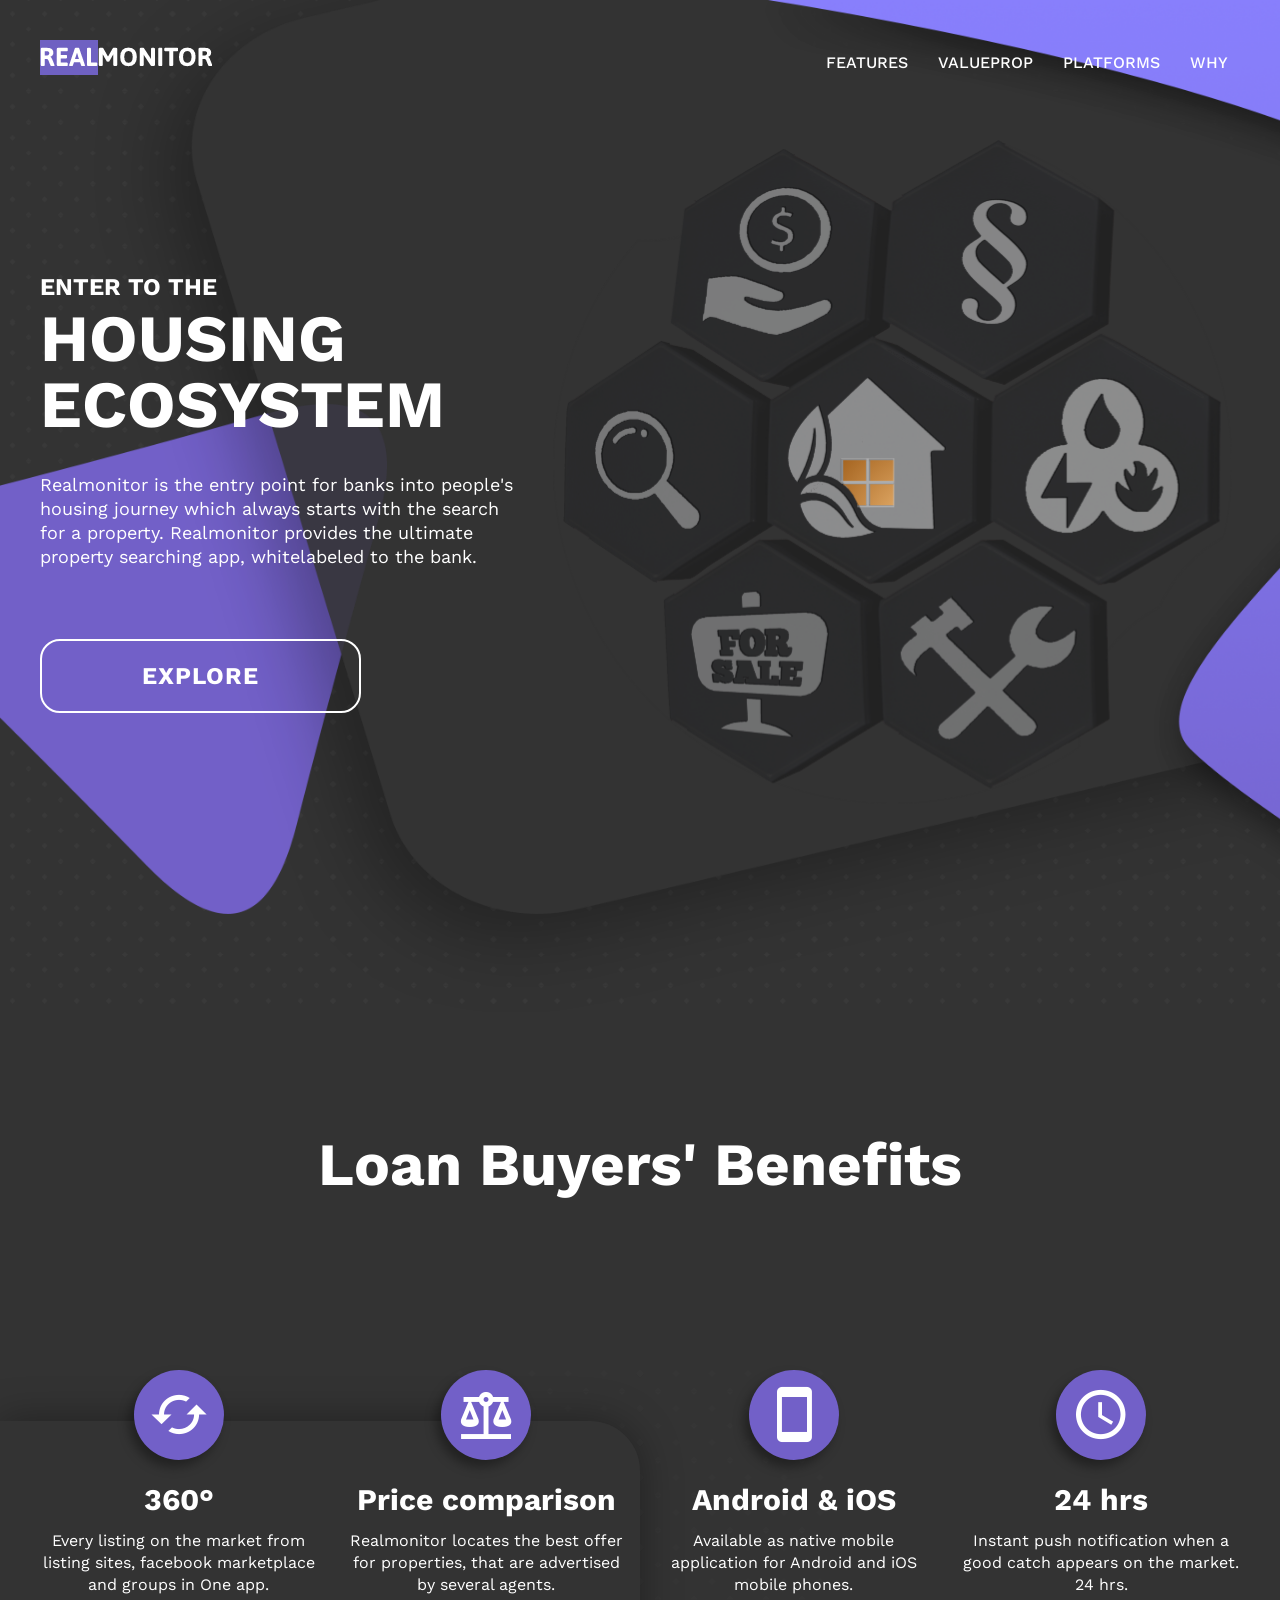
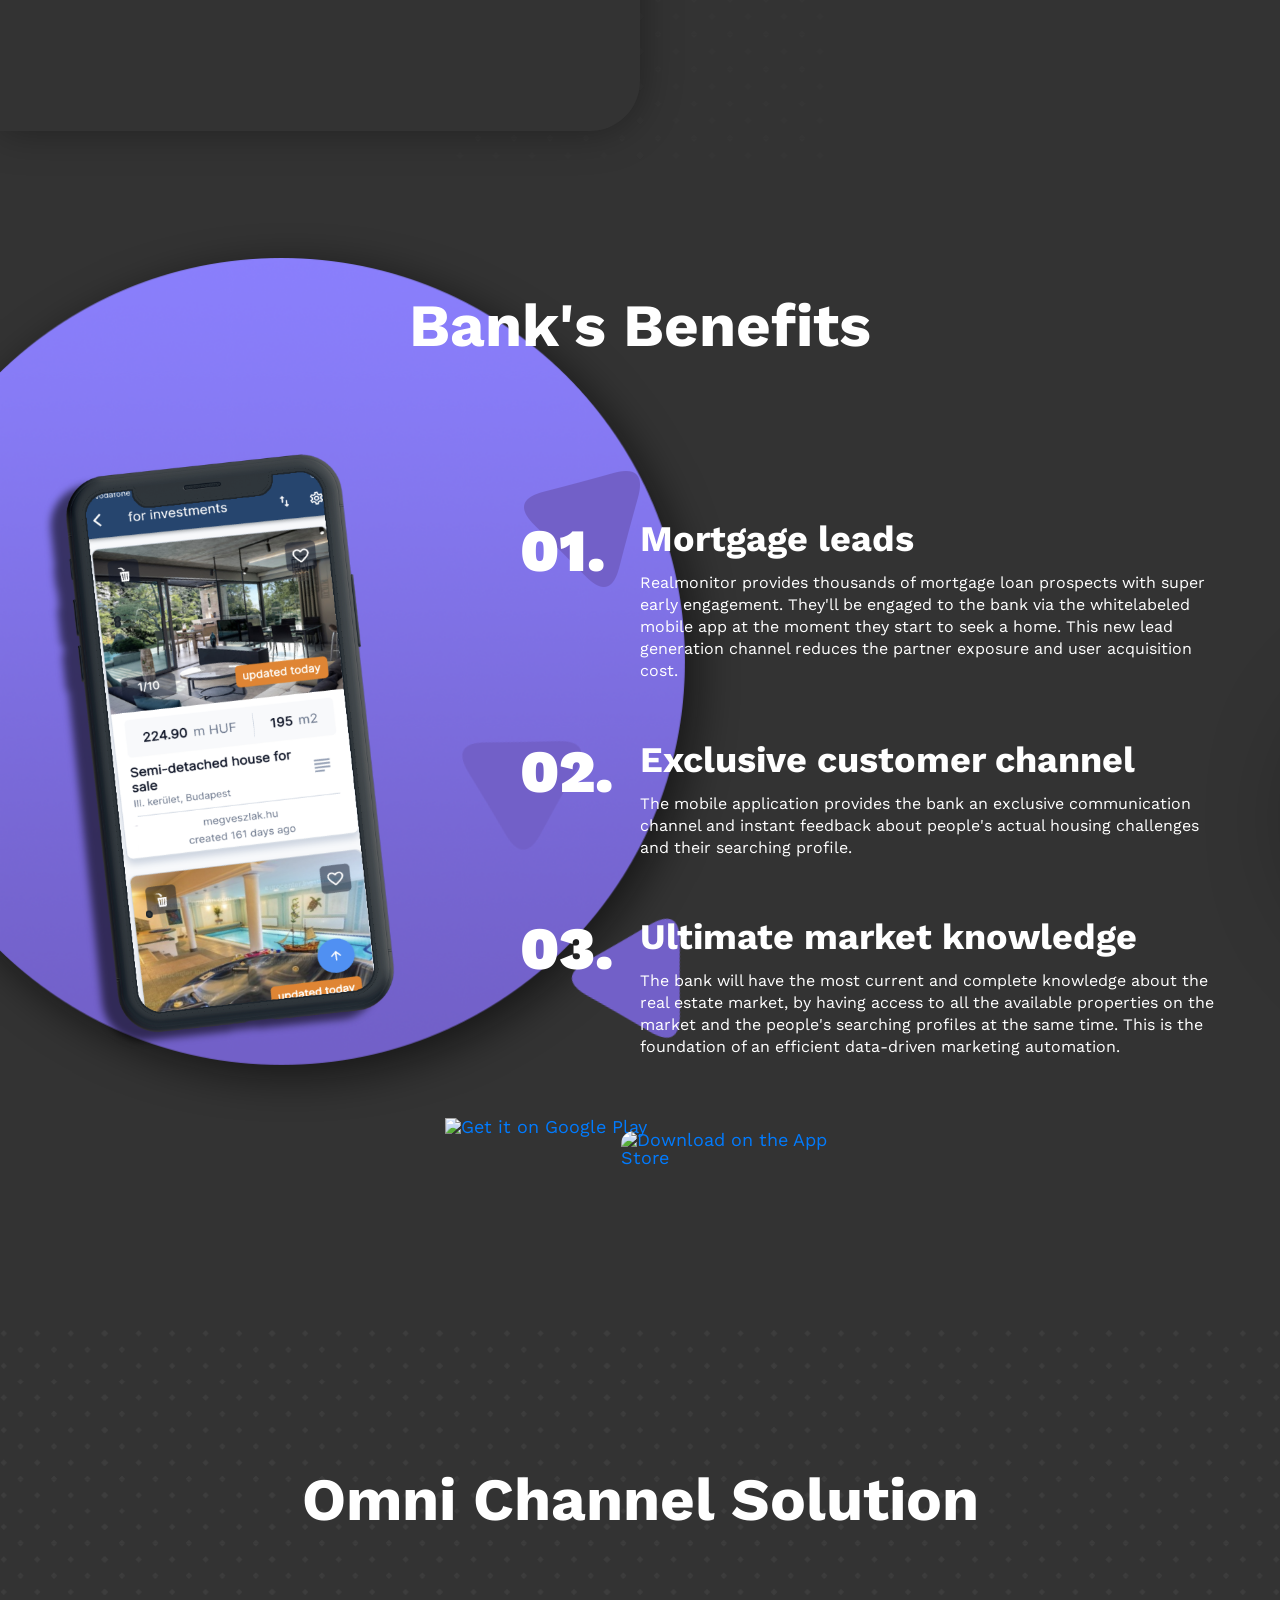
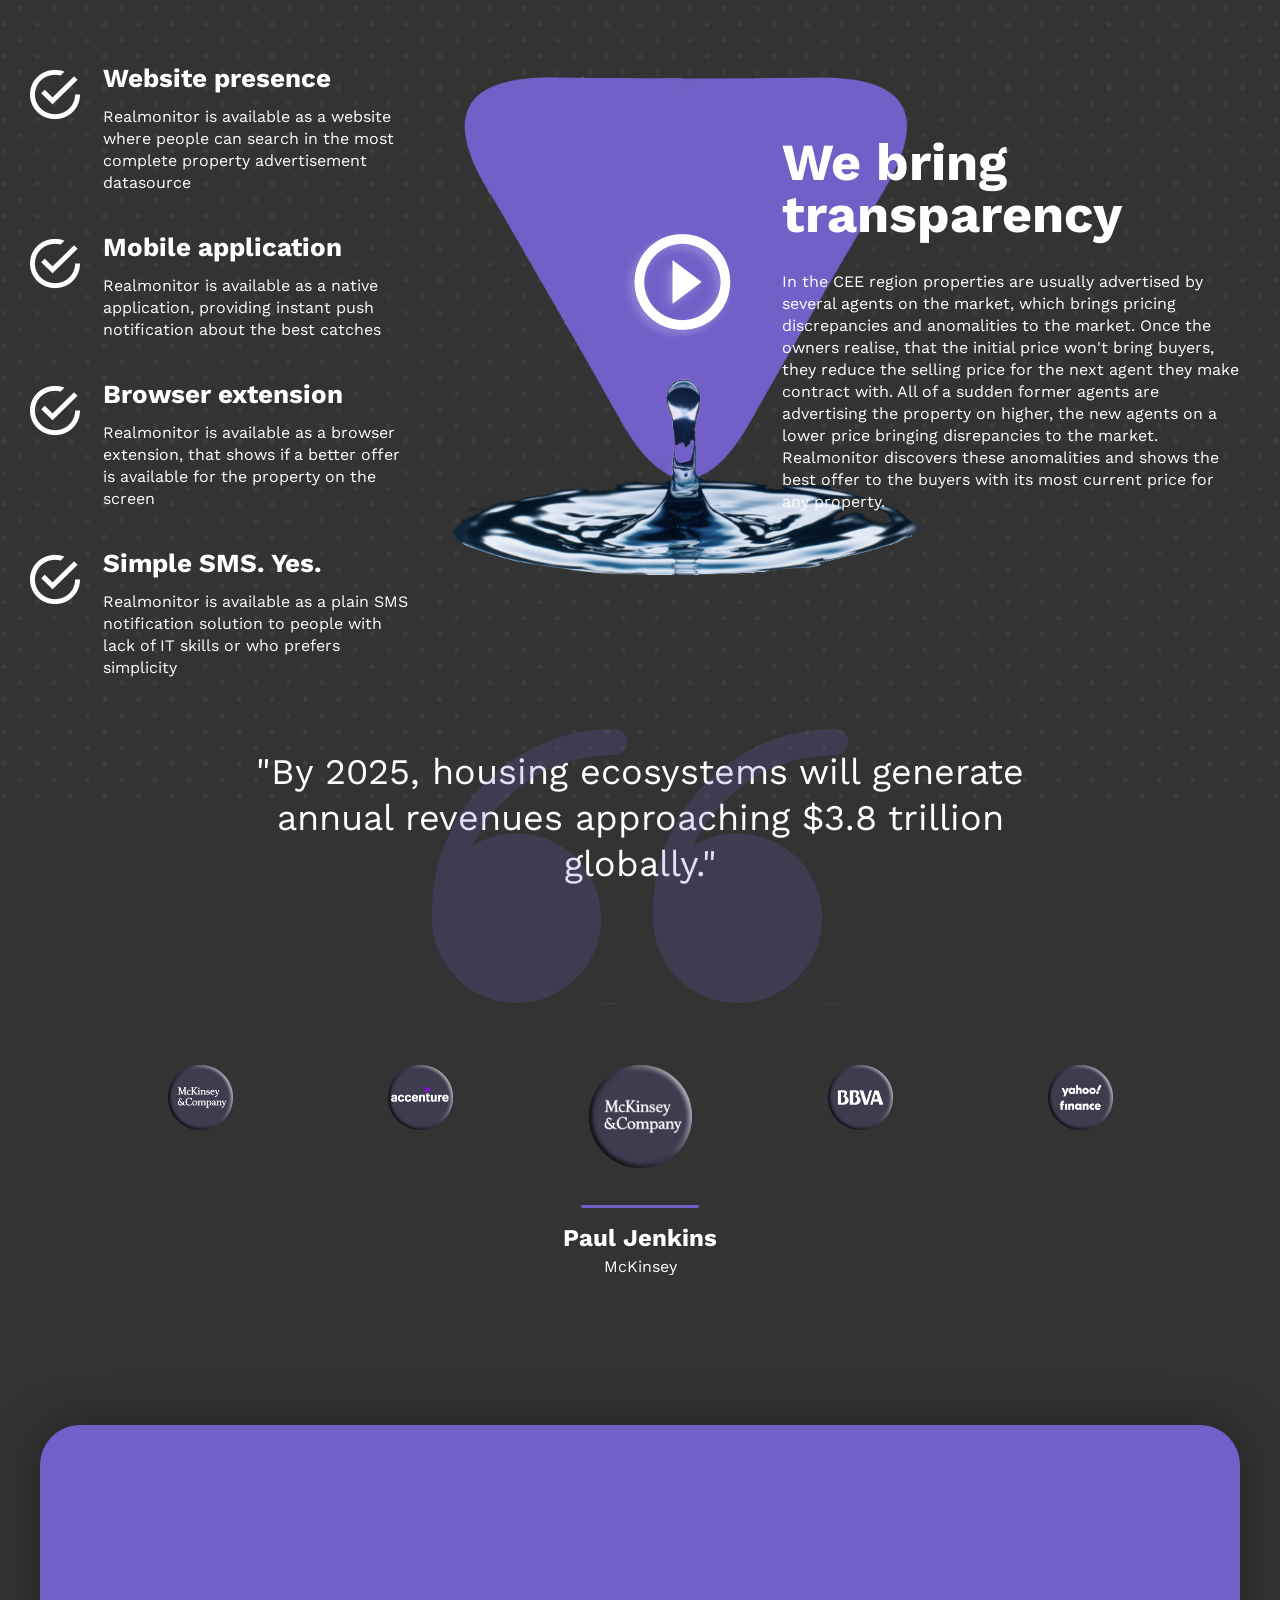
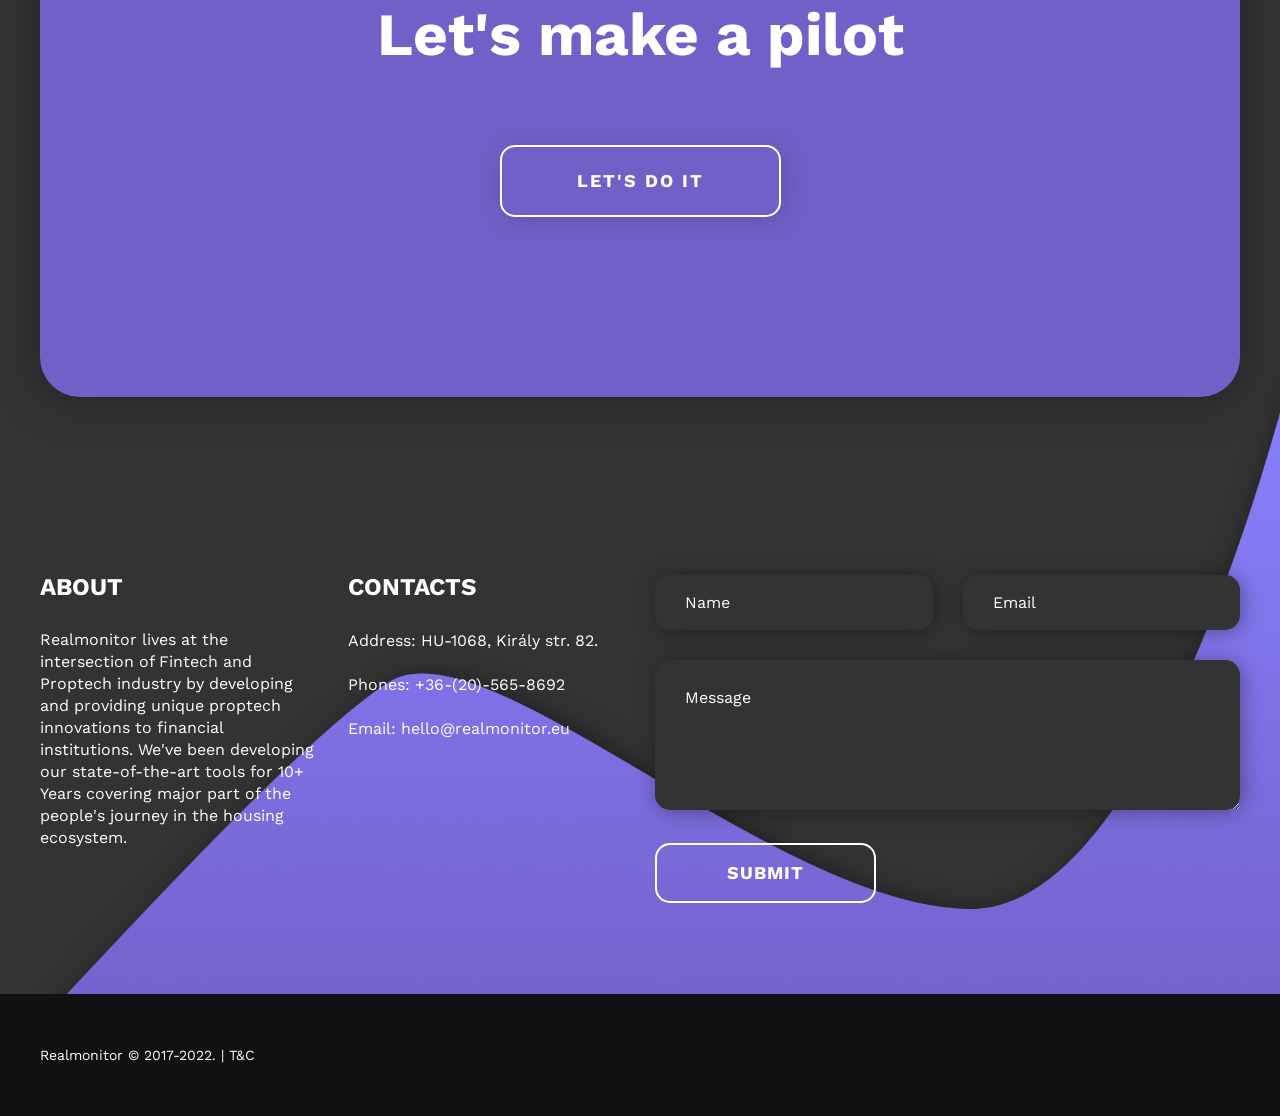
==== commit fdd6ed8f: "Add files via upload" ====
--- a/public_html/index.html
+++ b/public_html/index.html
@@ -183,9 +183,7 @@
 				</ul>
 			</div><!--mobile-menu end-->
 			
-			<div class="mb-copyright-text">
-				<p>© AppMicron 2018. All Rights Reseverd Design by Paul Murren</p>
-			</div><!--mb-copyright-text end-->
+			
 		</div><!--responsive-mobile-menu end-->
 
 
@@ -525,7 +523,7 @@
 			<div class="bottom-footer">
 				<div class="custom-container">
 					<div class="bottom-footer-data">
-						<p>Realmonitor © 2017-2022.</p>
+						<p>Realmonitor © 2017-2022. | <a href="Realmonitor.eu privacy policy.pdf" style="color:white;"> T&C</a></p>
 						
 					</div><!-- bottom-footer-data end-->
 				</div>
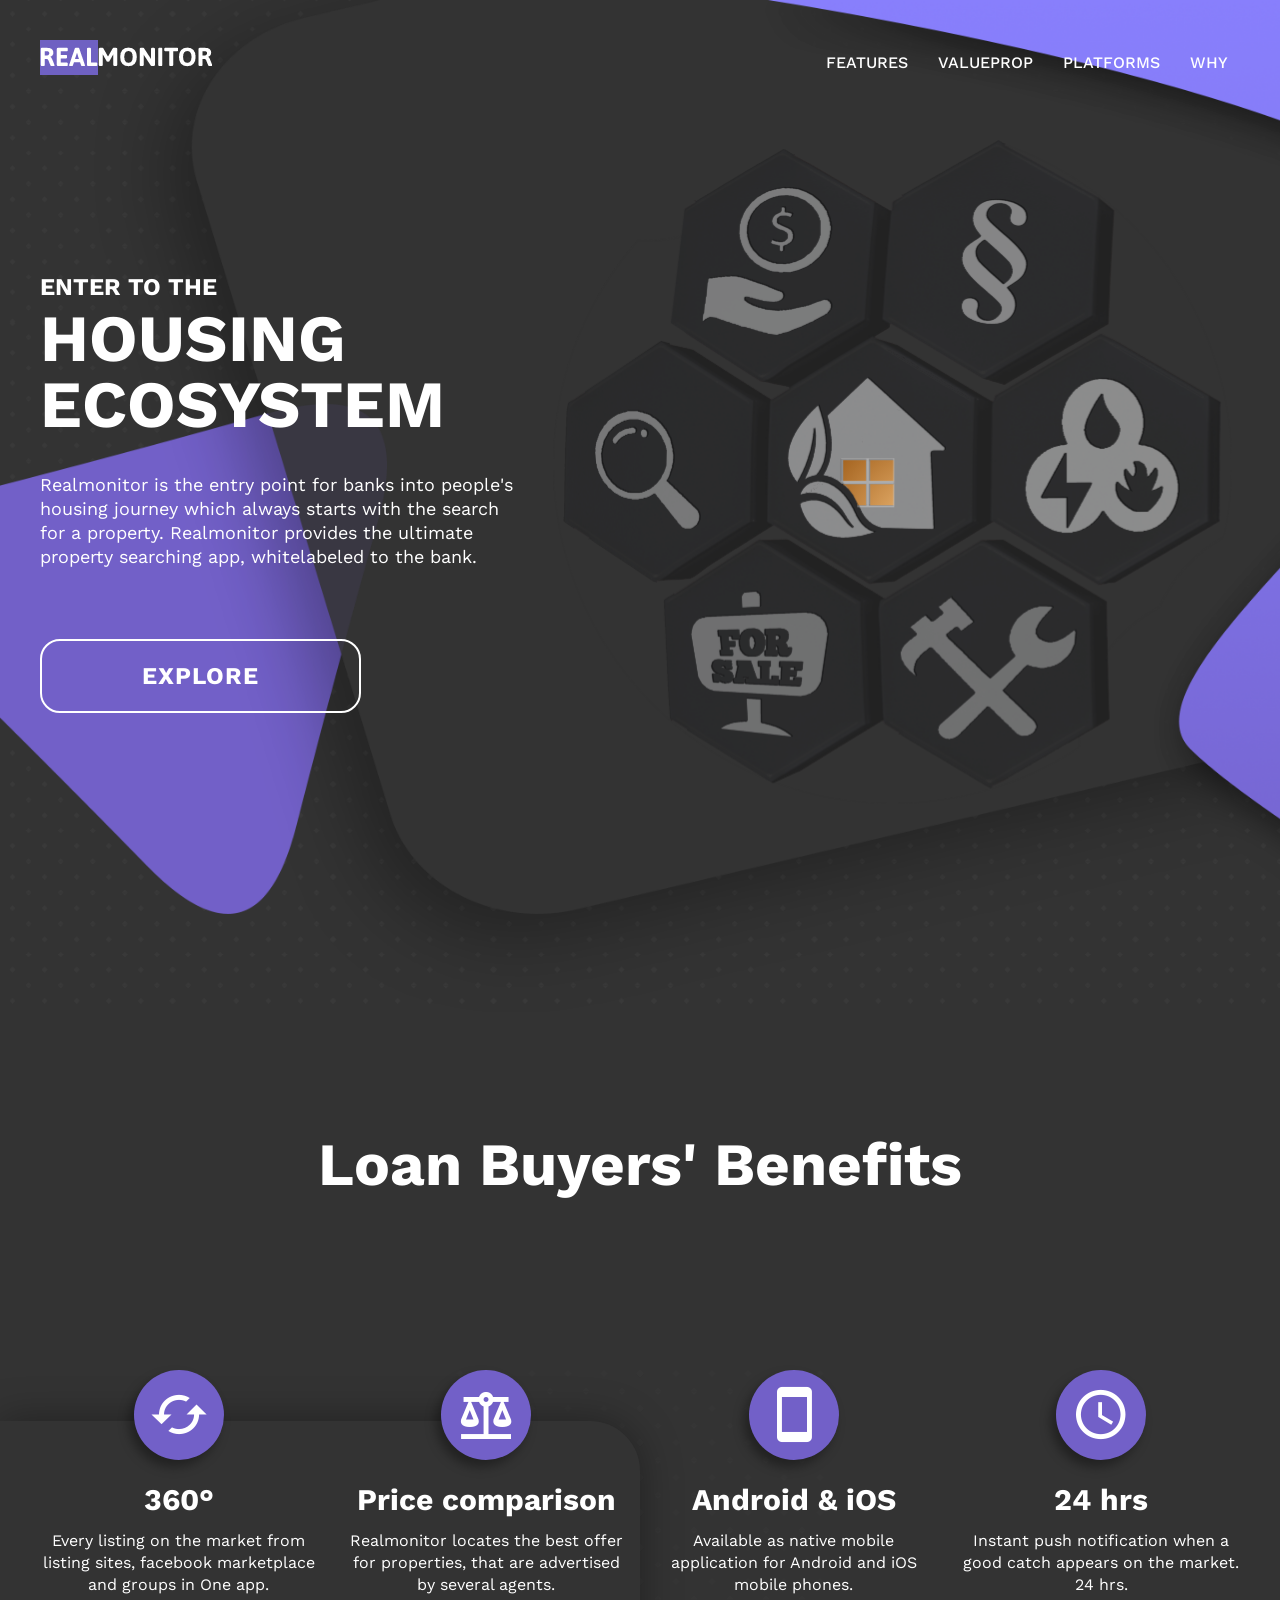
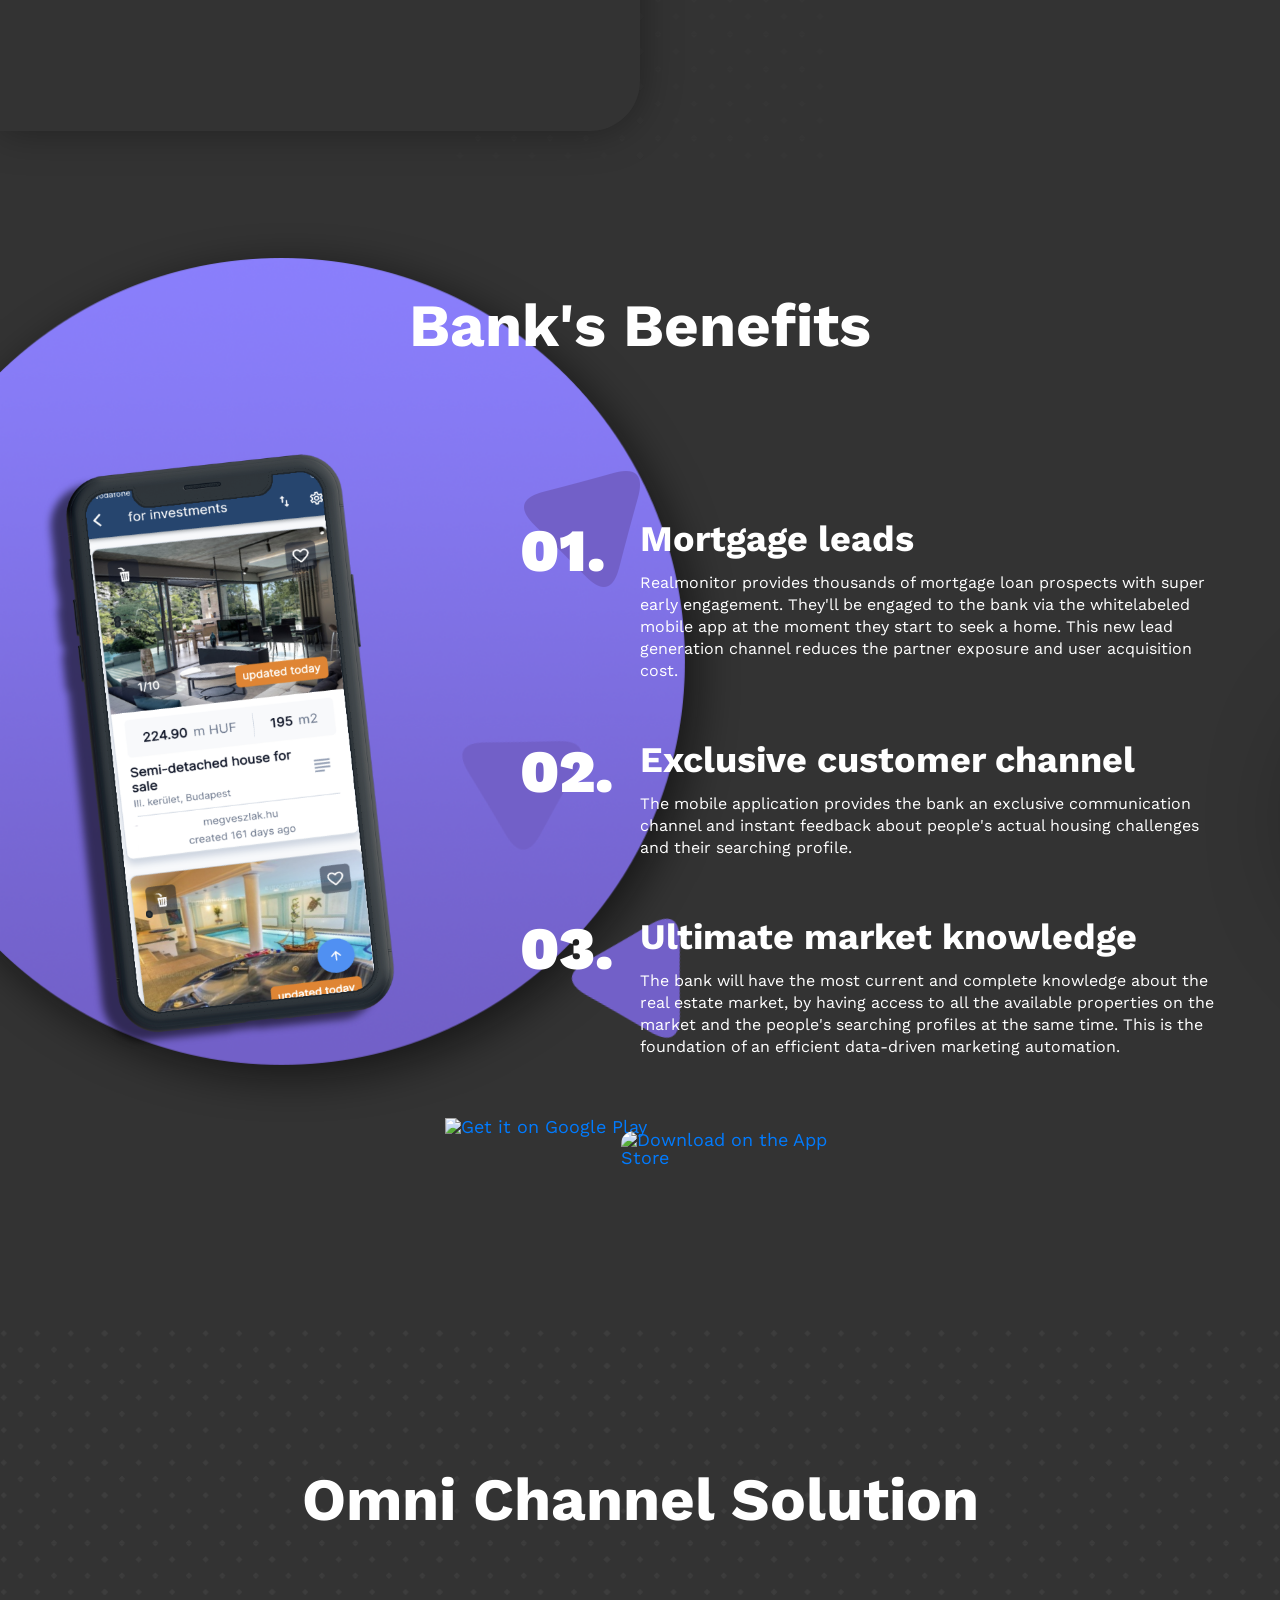
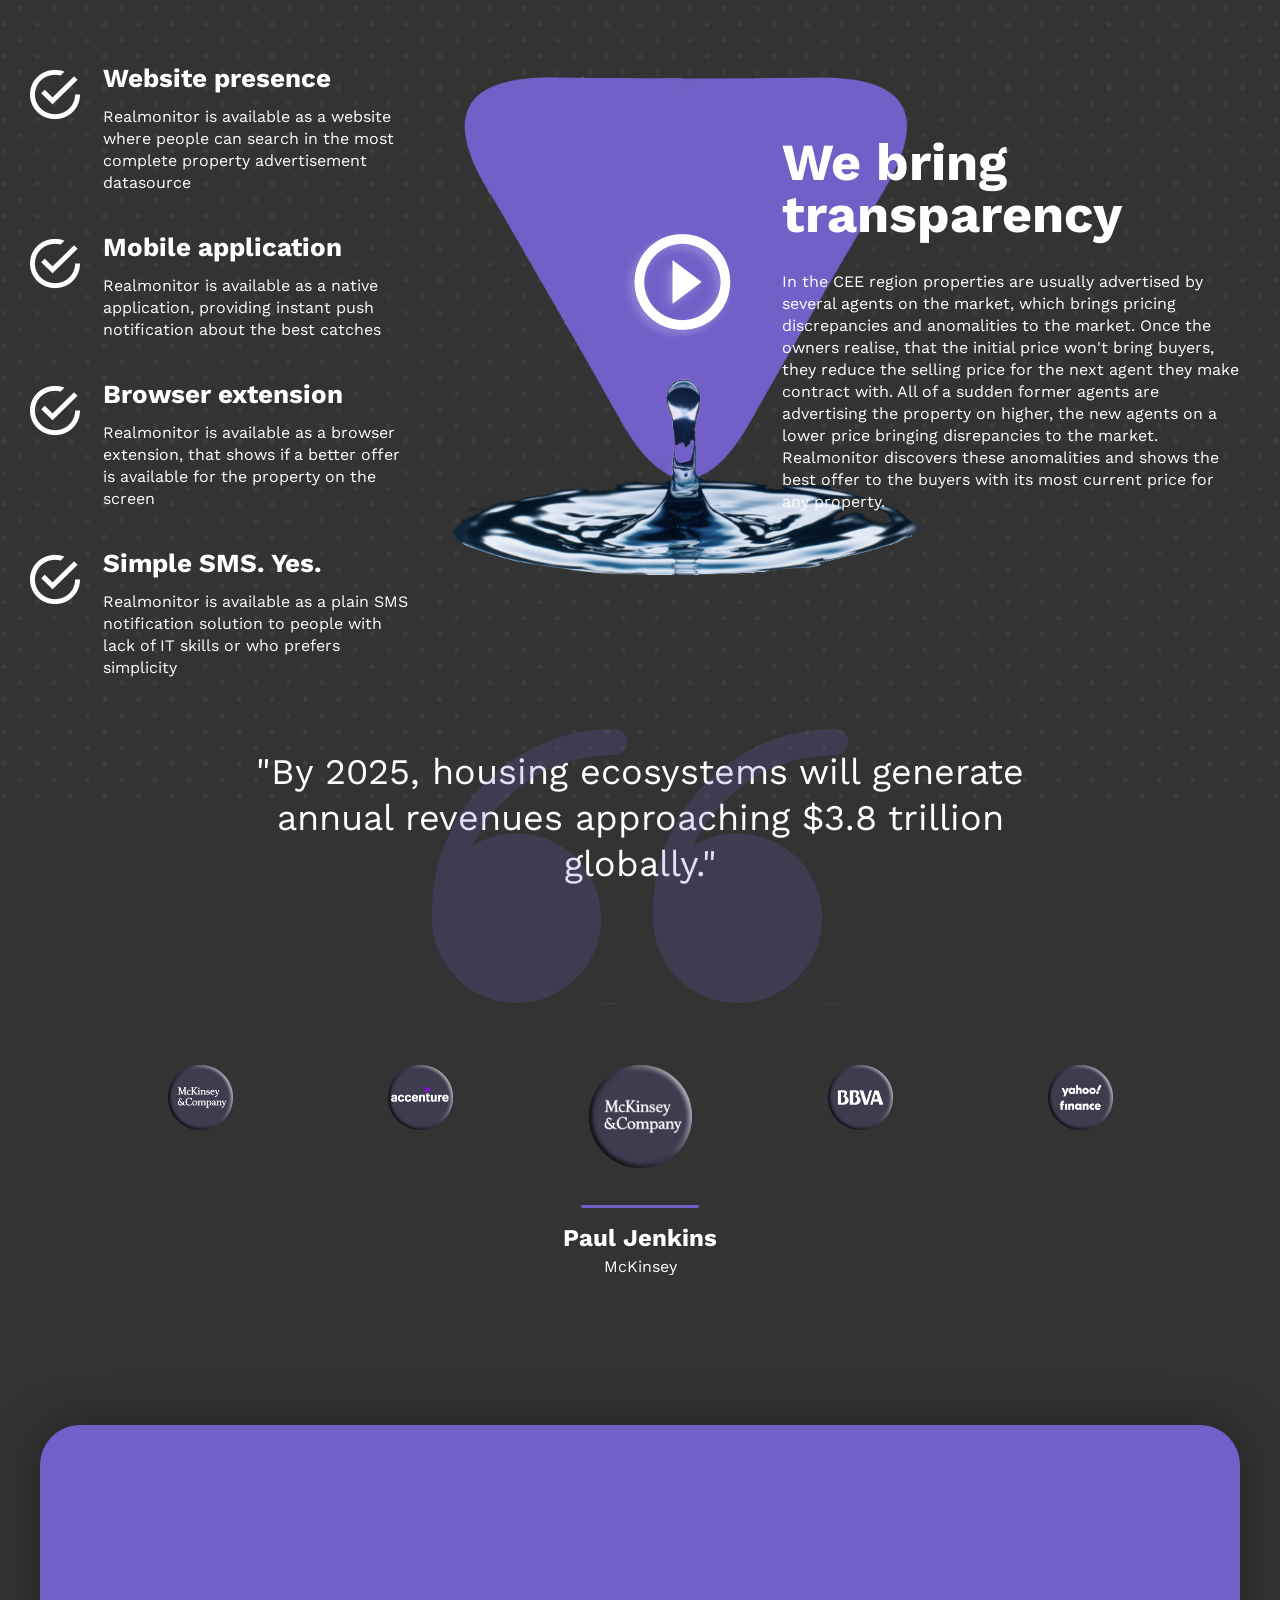
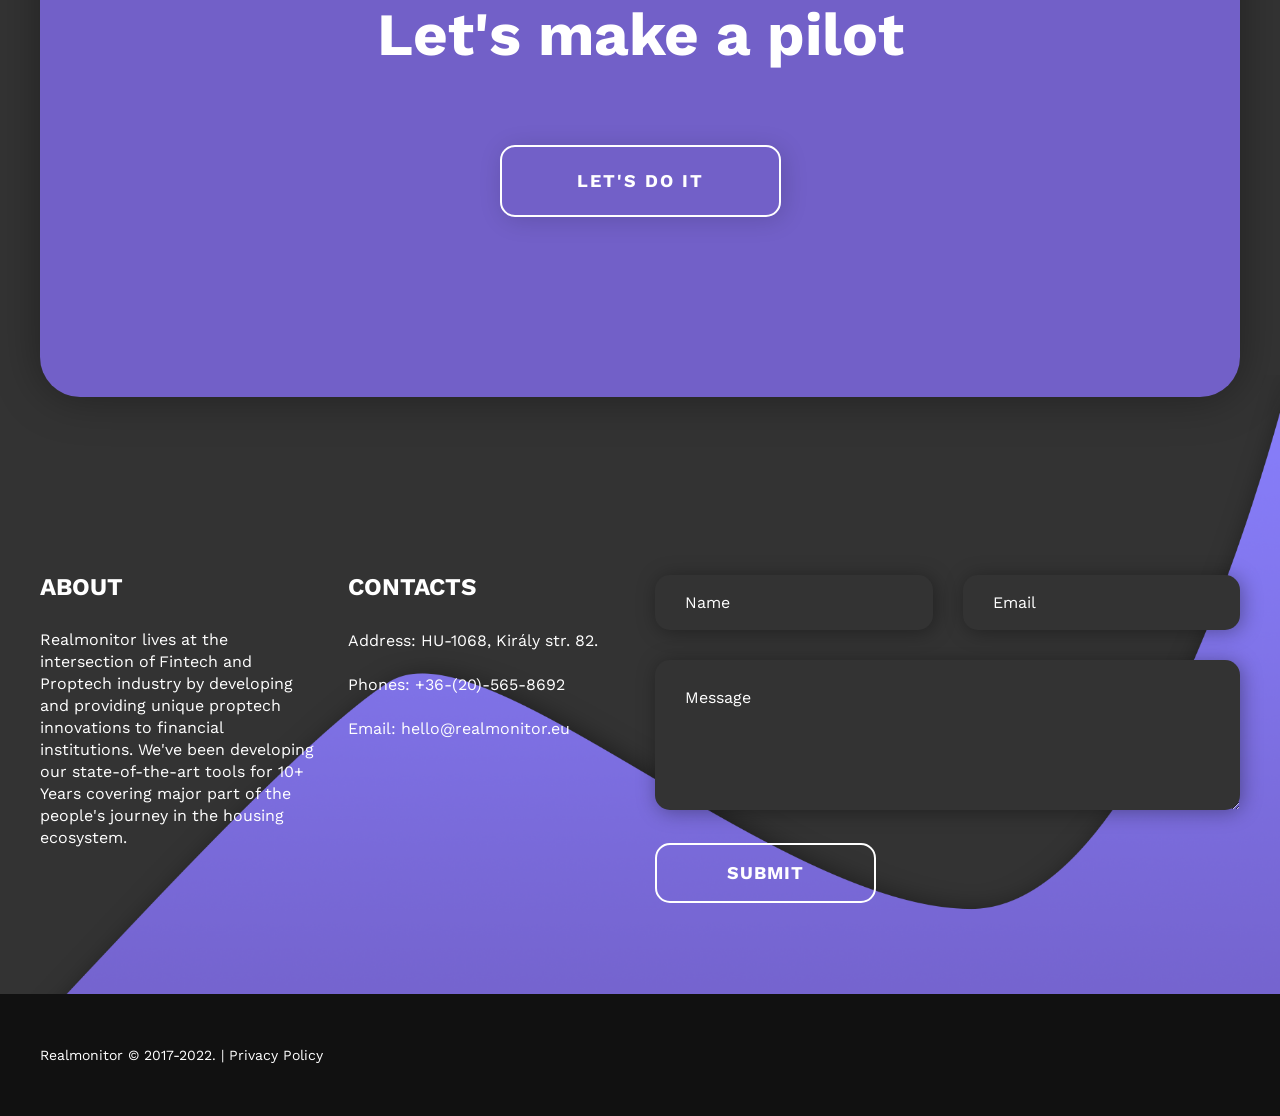
==== commit 5ea3146a: "Add files via upload" ====
--- a/public_html/index.html
+++ b/public_html/index.html
@@ -523,7 +523,7 @@
 			<div class="bottom-footer">
 				<div class="custom-container">
 					<div class="bottom-footer-data">
-						<p>Realmonitor © 2017-2022. | <a href="Realmonitor.eu privacy policy.pdf" style="color:white;"> T&C</a></p>
+						<p>Realmonitor © 2017-2022. | <a href="privacy-policy.pdf" style="color:white;" target=”_blank”> Privacy Policy</a></p>
 						
 					</div><!-- bottom-footer-data end-->
 				</div>
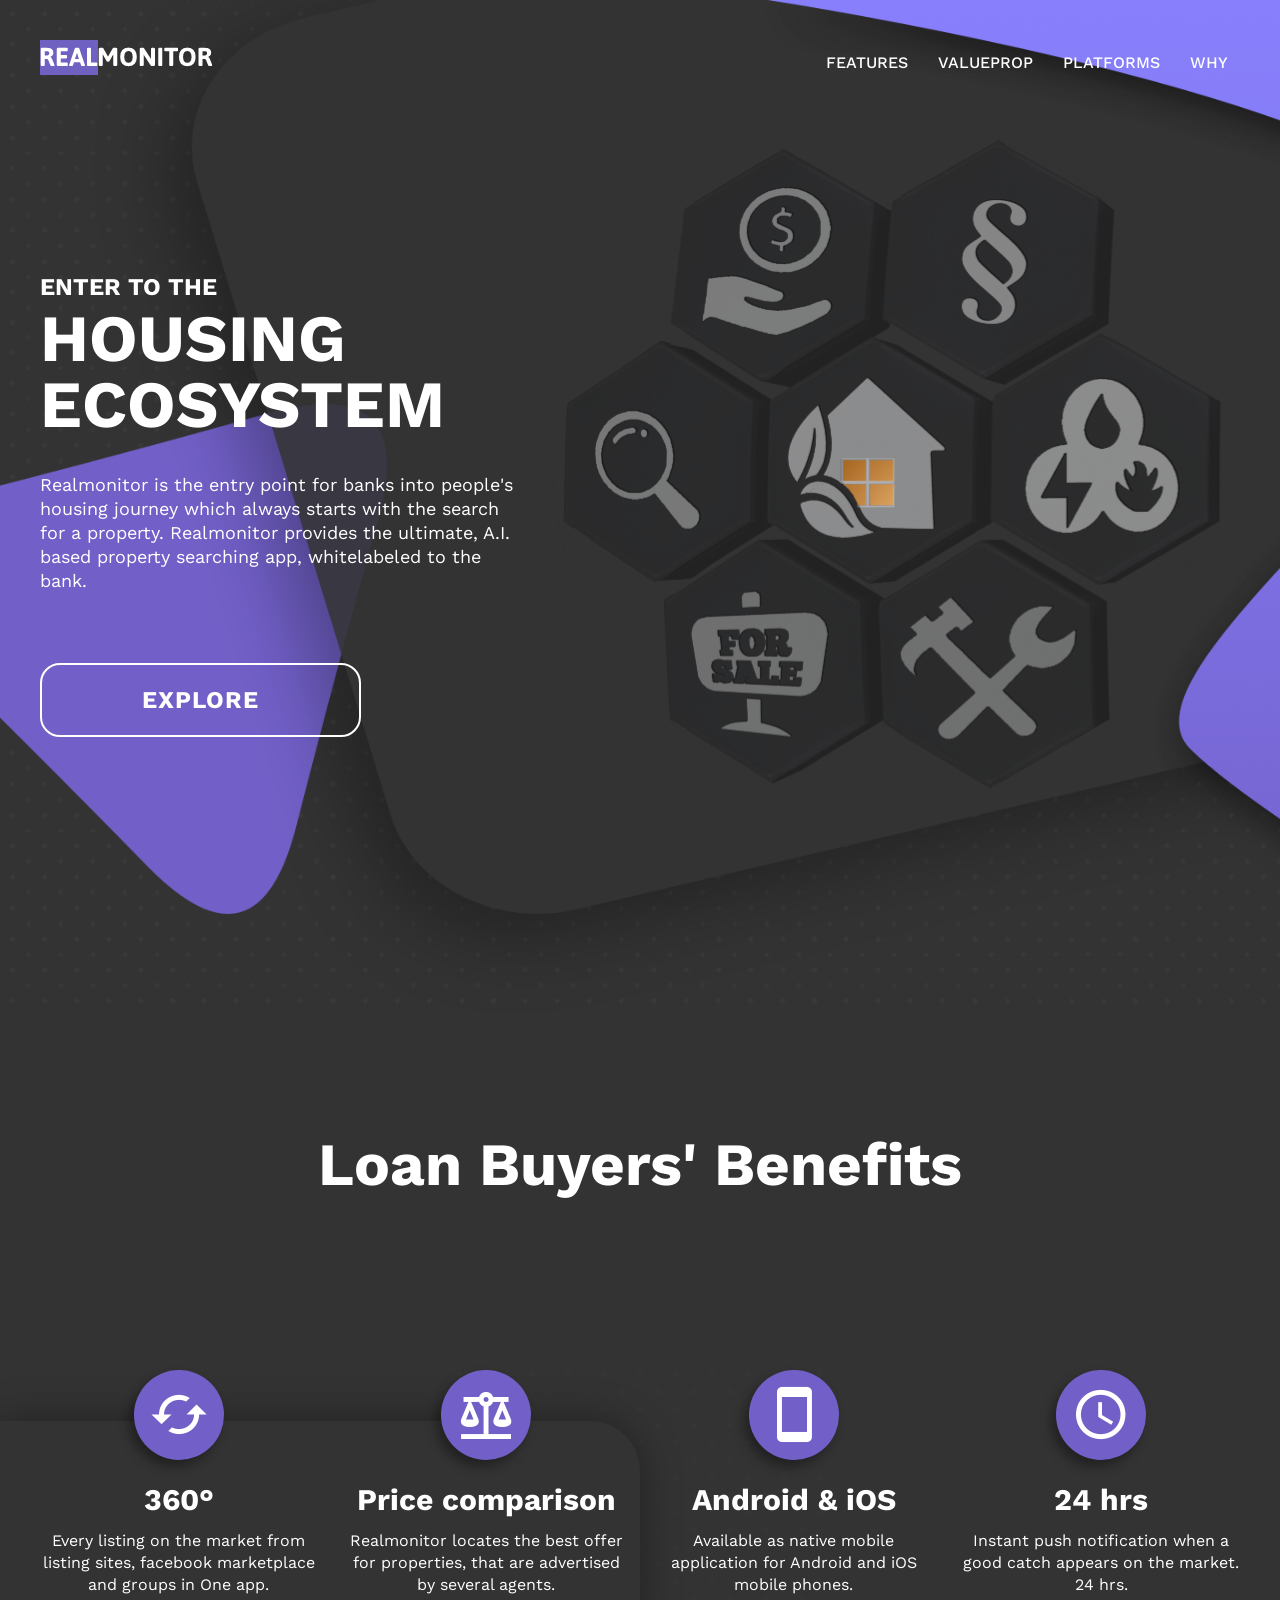
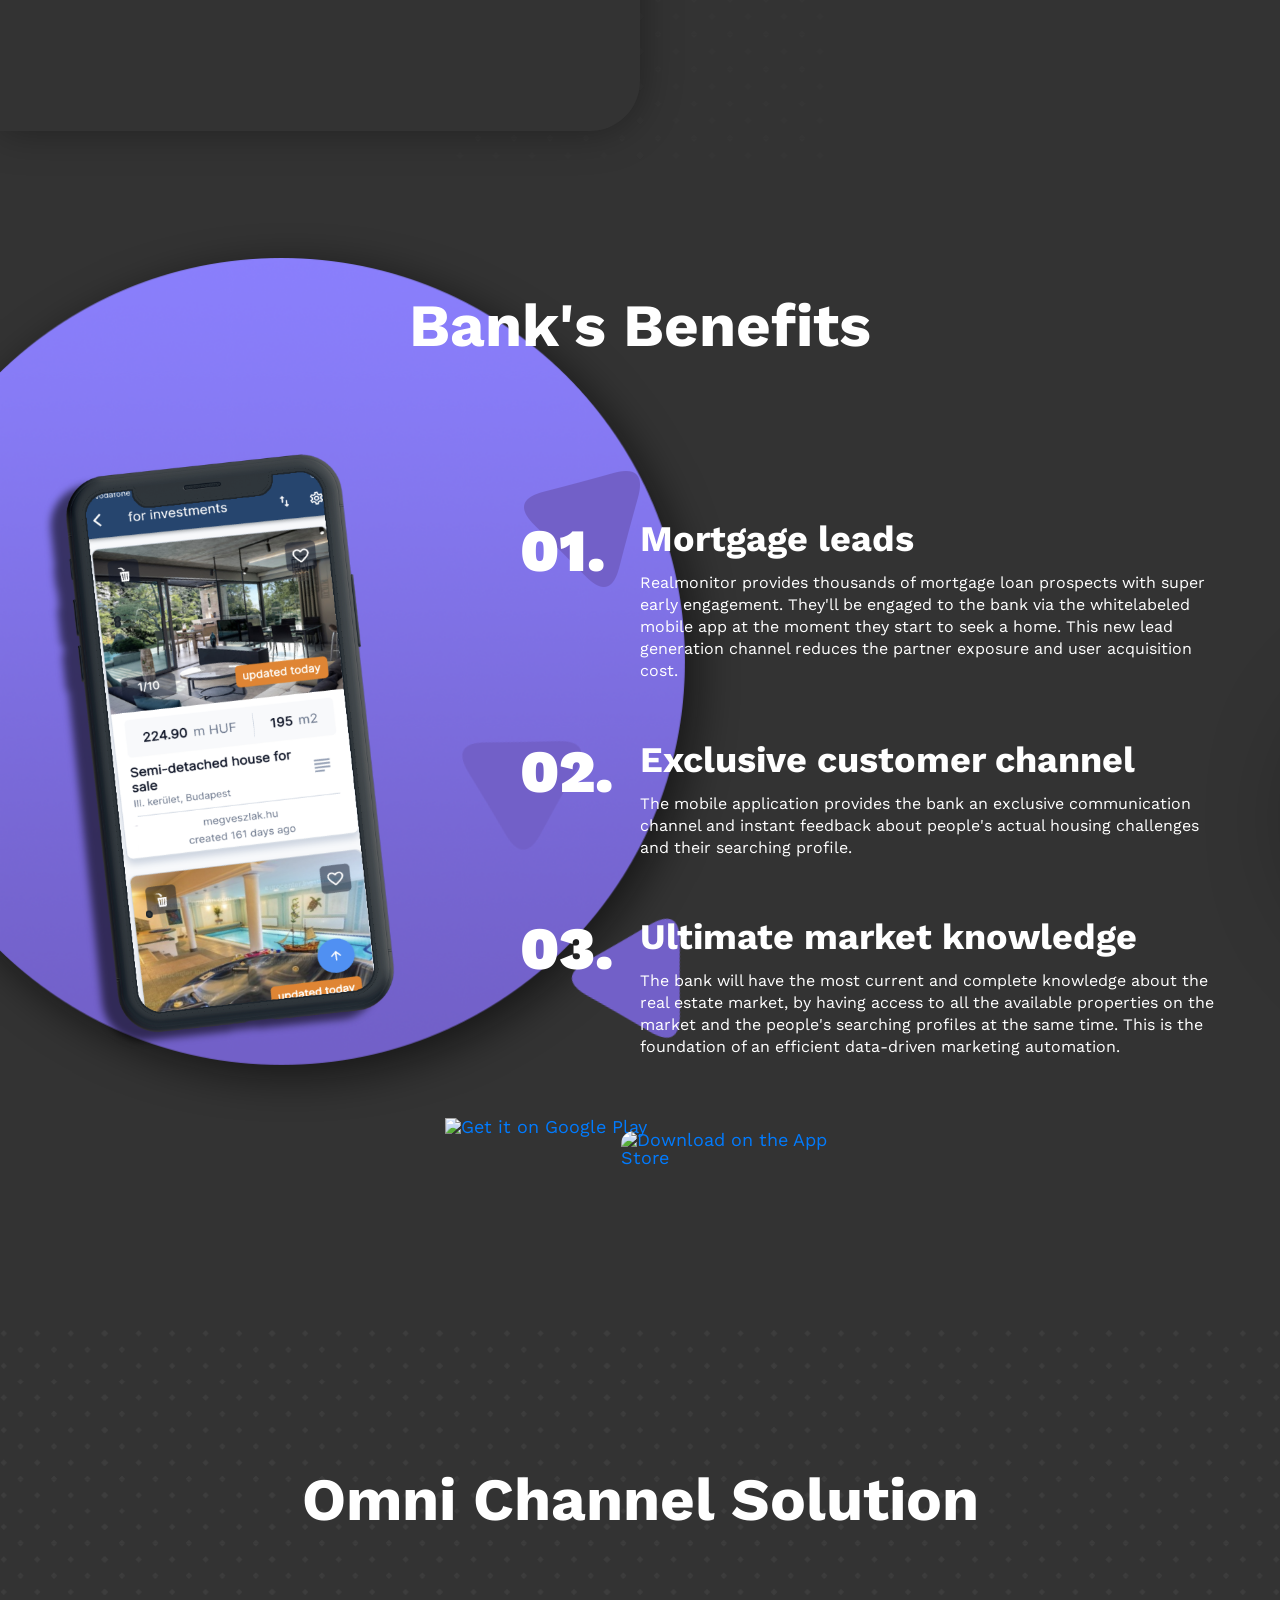
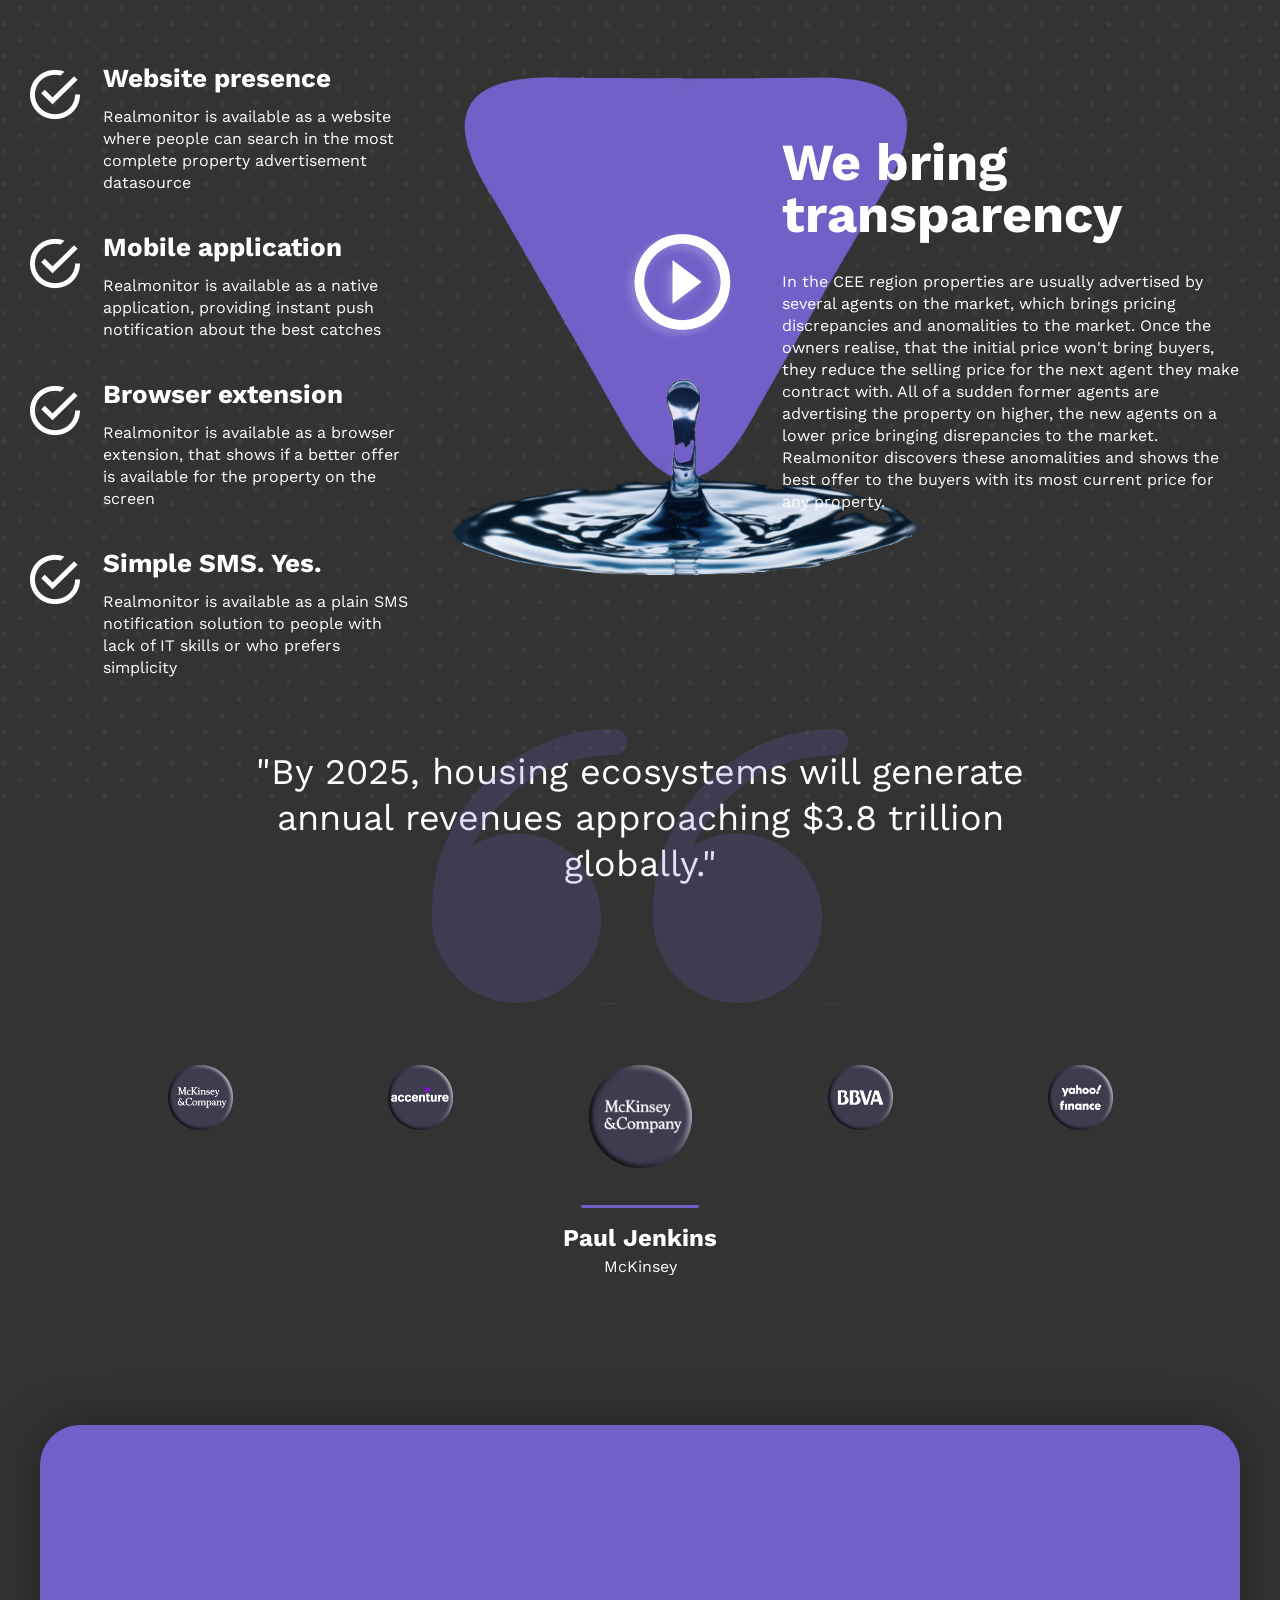
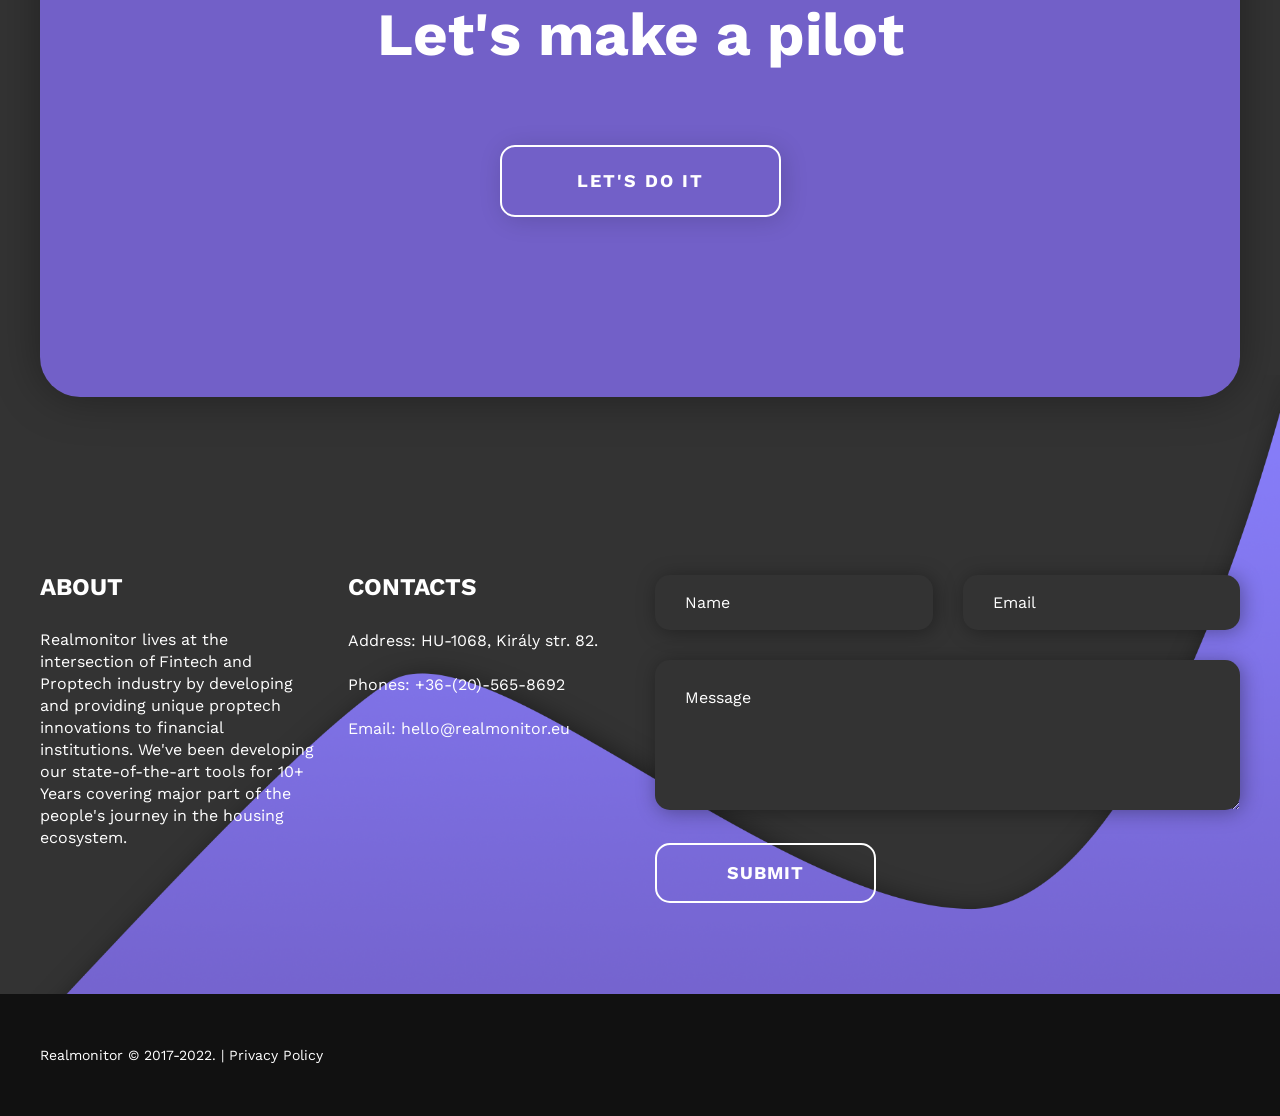
==== commit a9933976: "Add files via upload" ====
--- a/public_html/index.html
+++ b/public_html/index.html
@@ -195,7 +195,7 @@
 							<div class="banner-text">
 								<h3>Enter to the</h3>
 								<h2>HOUSING ECOSYSTEM</h2>
-								<p>Realmonitor is the entry point for banks into people's housing journey which always starts with the search for a property. Realmonitor provides the ultimate property searching app, whitelabeled to the bank.</p>
+								<p>Realmonitor is the entry point for banks into people's housing journey which always starts with the search for a property. Realmonitor provides the ultimate, A.I. based property searching app, whitelabeled to the bank.</p>
 								<a href="#features" id="explore" title="">explore</a>
 							</div><!--banner-text end-->
 						</div>
@@ -381,7 +381,7 @@
 	    					<div class="main-srv-sec">
 		    					<div class="service-img">
 		    						<img src="images/transp.png" alt="">
-		    						<a href="https://www.youtube.com/watch?v=kKouO3iq8iE" title="" class="html5lightbox"><img src="images/play.png" alt=""></a>
+		    						<a href="https://www.youtube.com/watch?v=4NdN-wNEEPk" title="" class="html5lightbox"><img src="images/play.png" alt=""></a>
 		    					</div><!--service-img end-->
 		    					<div class="service-main-info">
 		    						<h3>We bring transparency</h3>
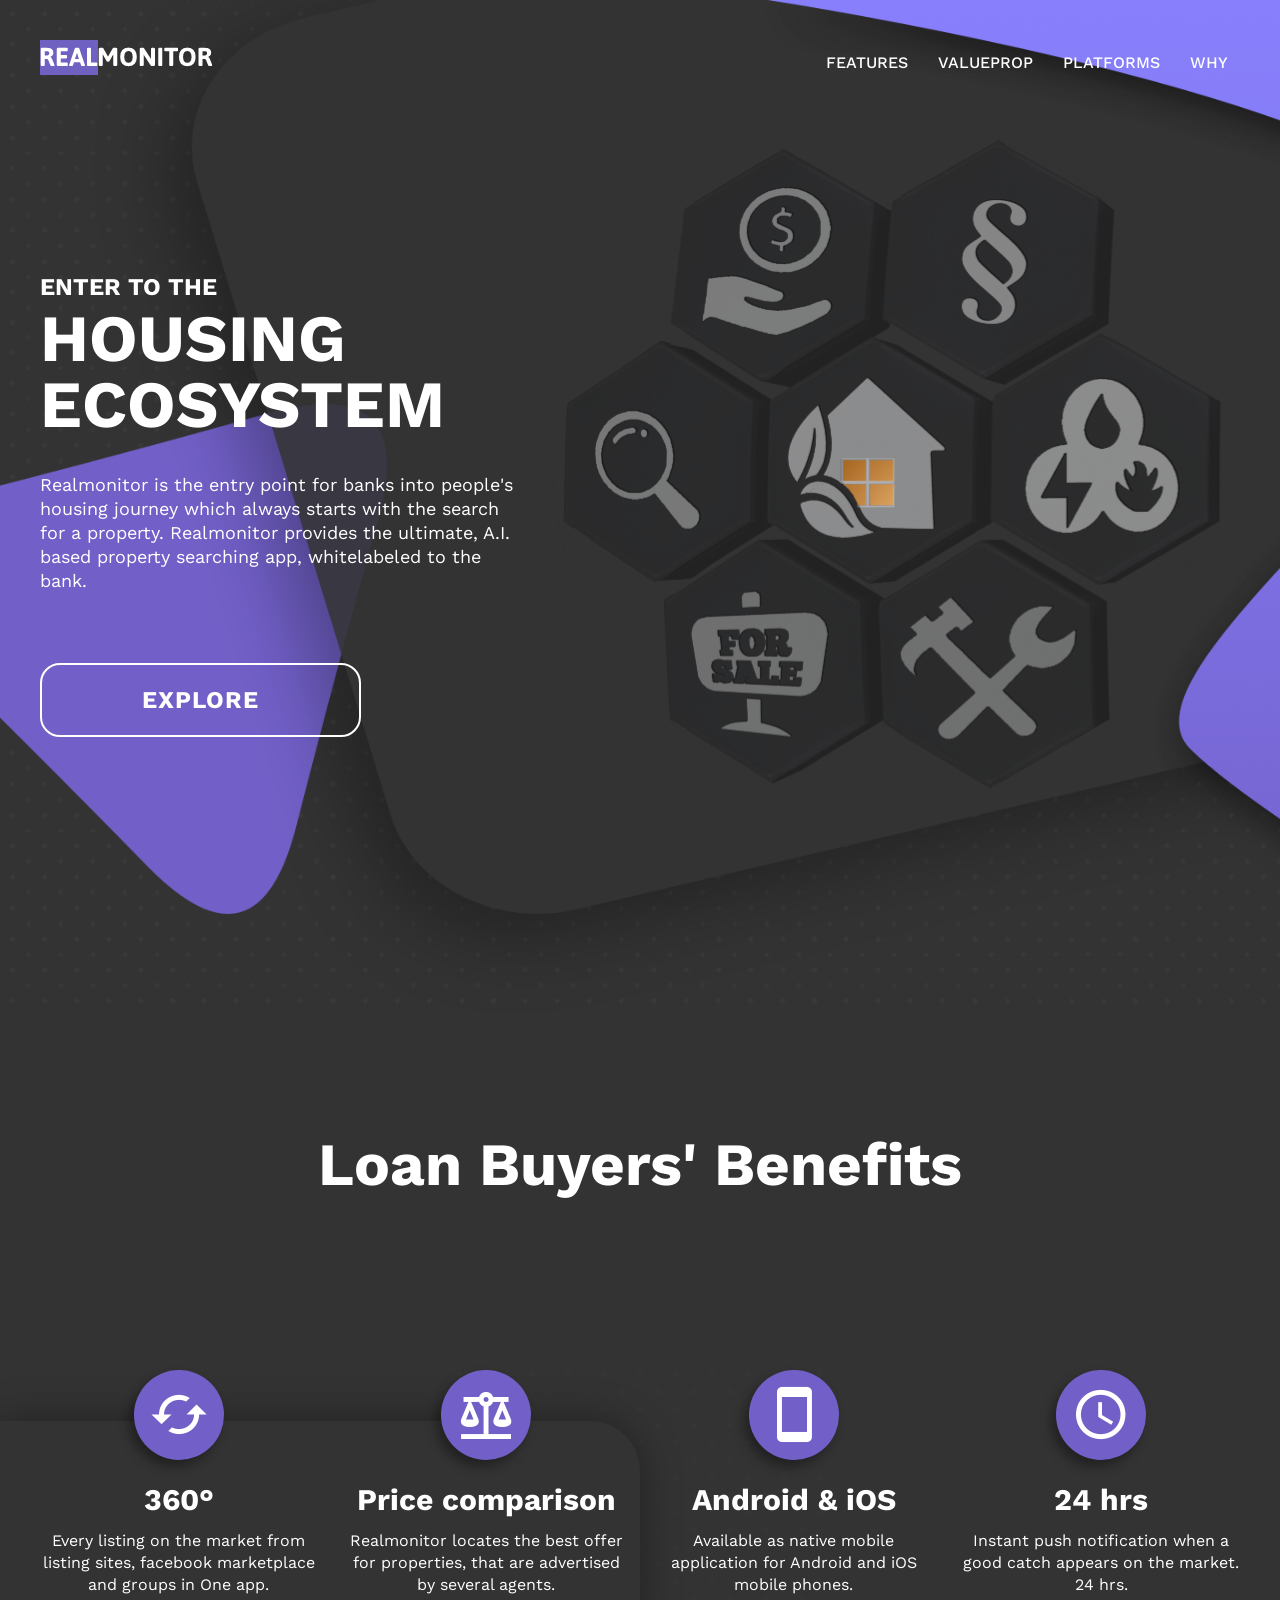
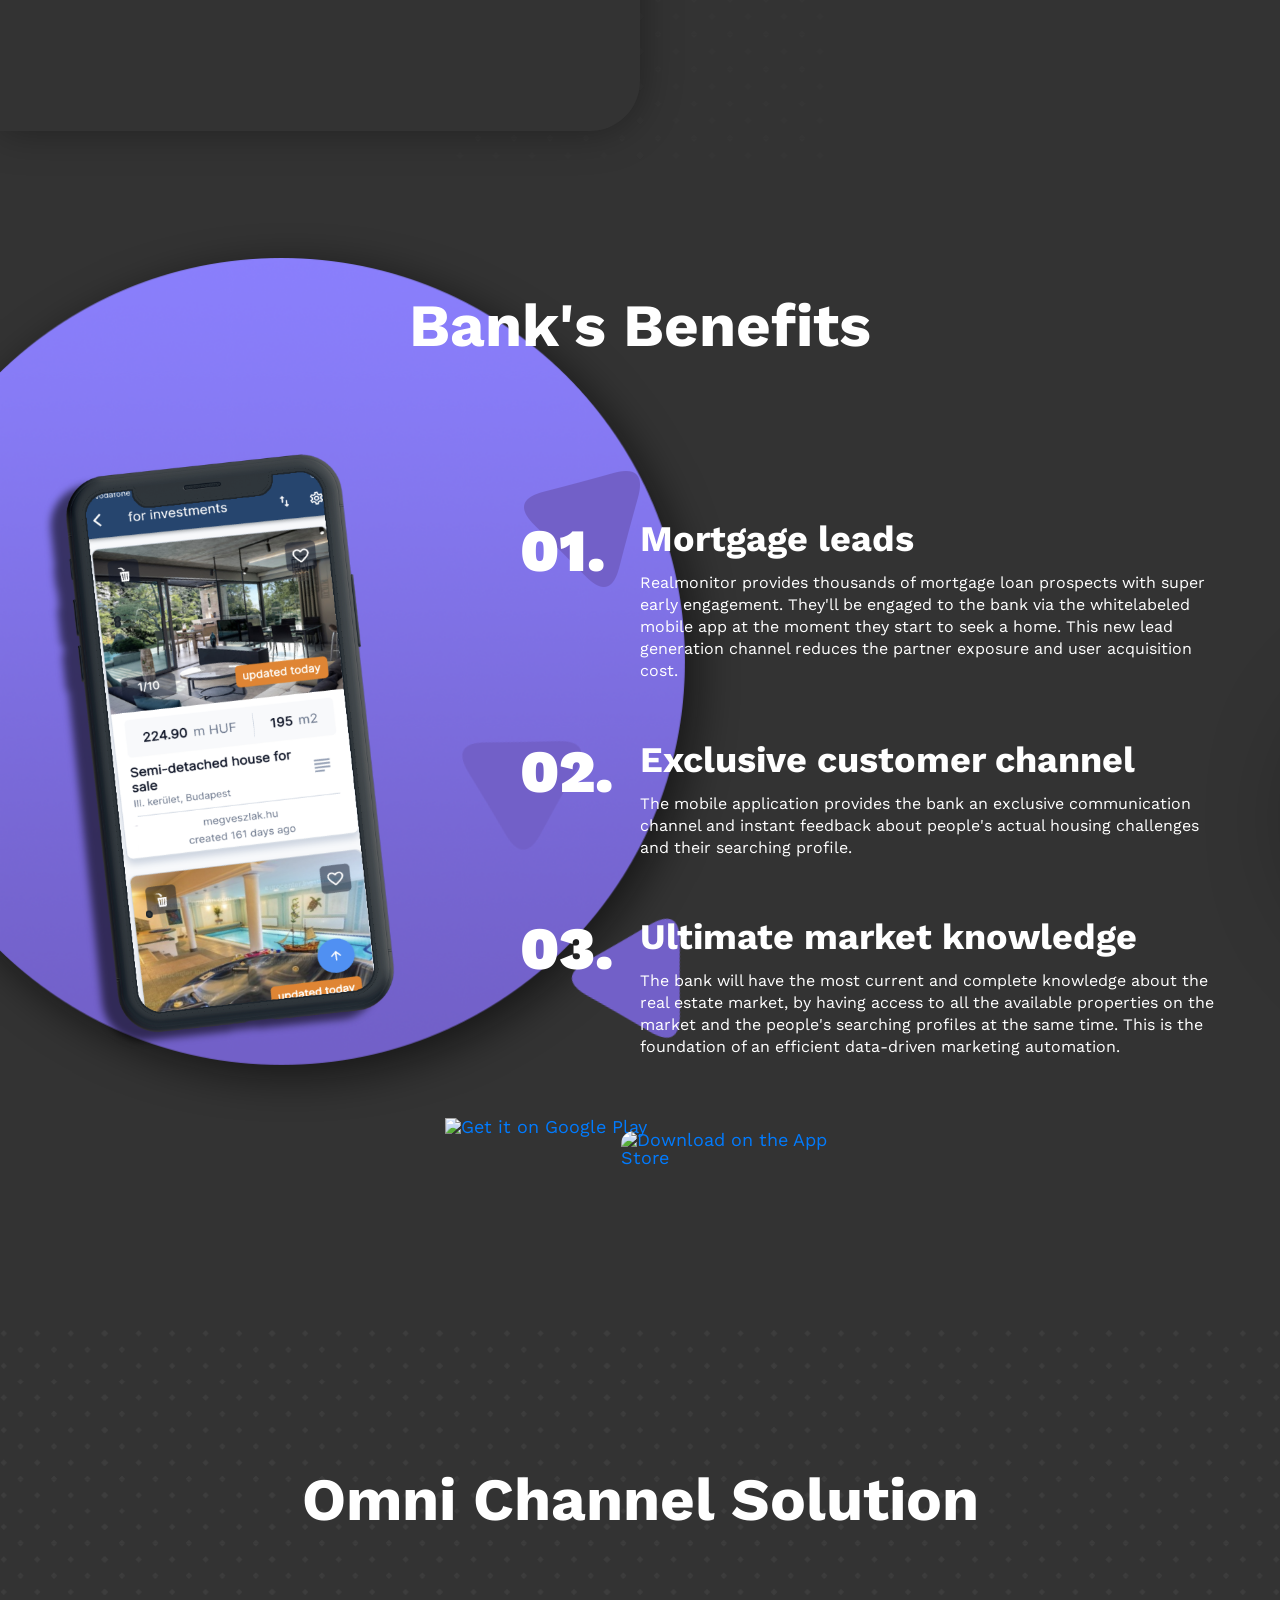
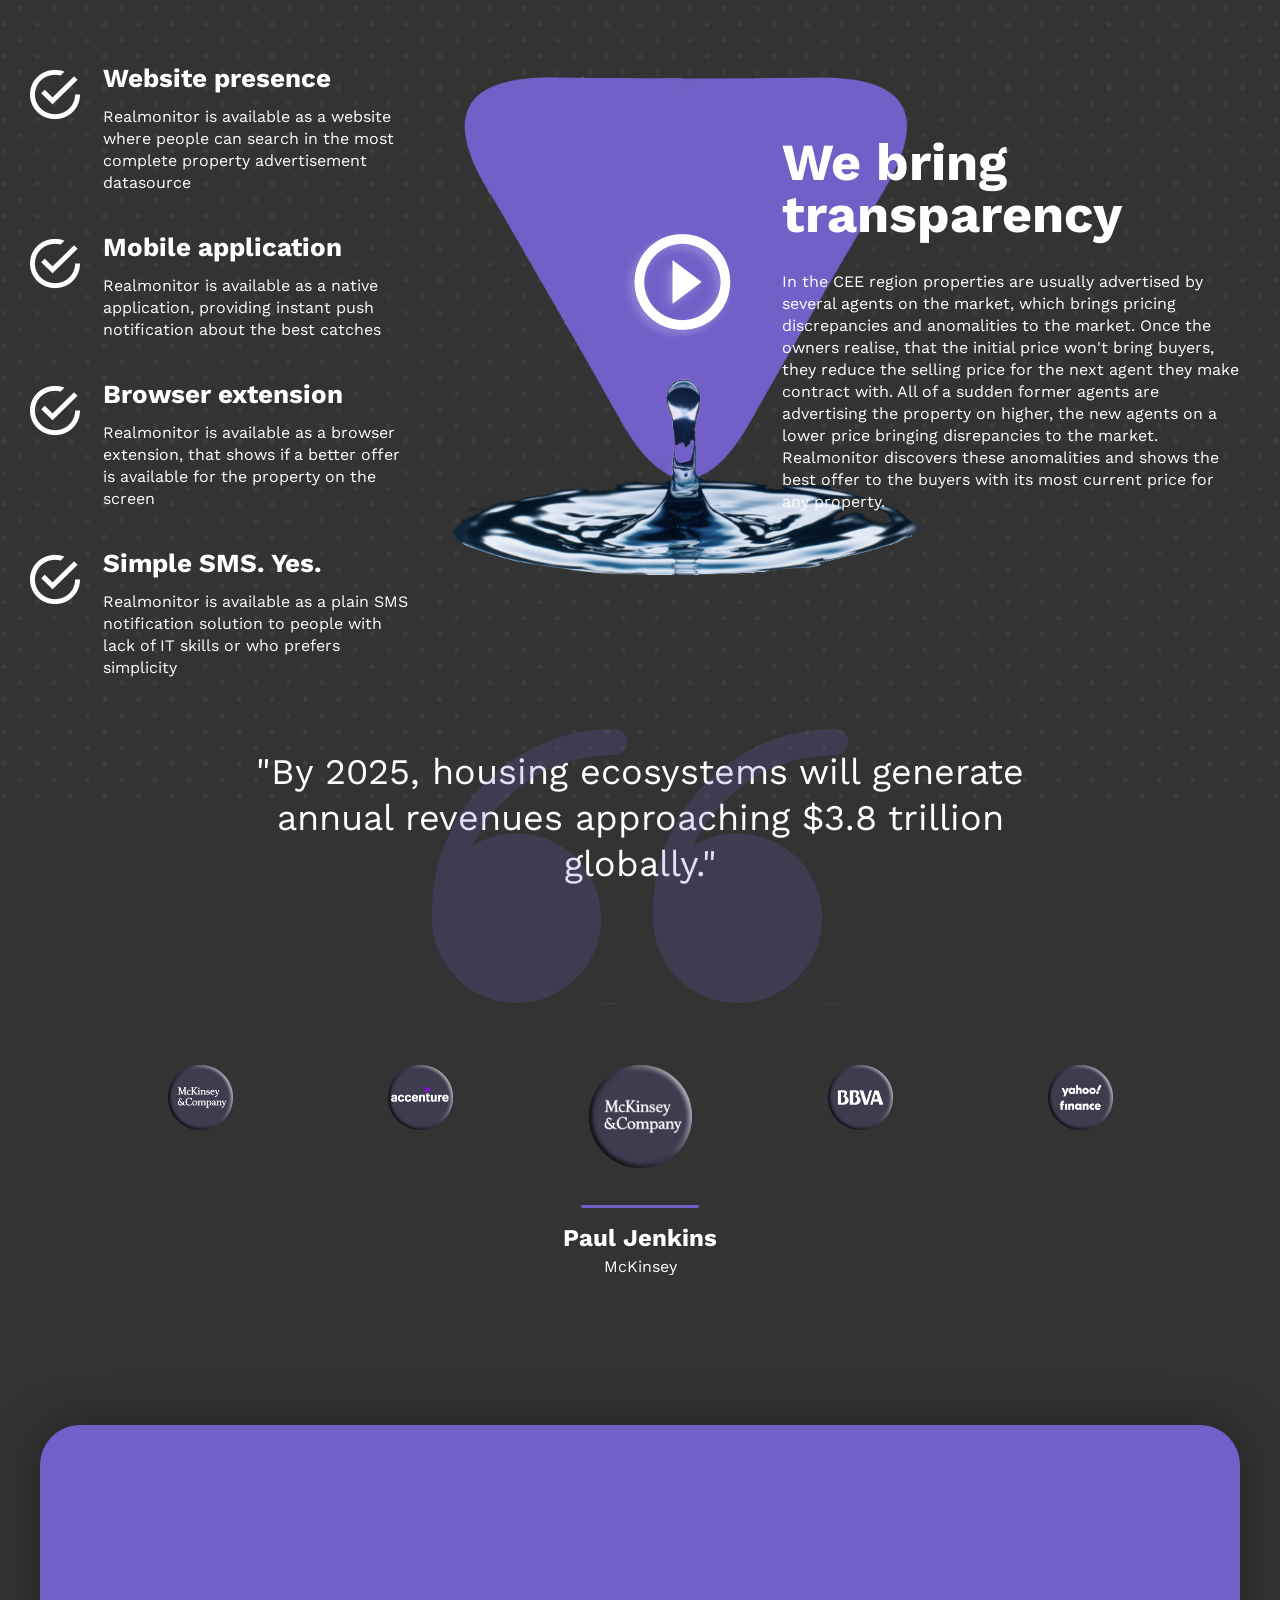
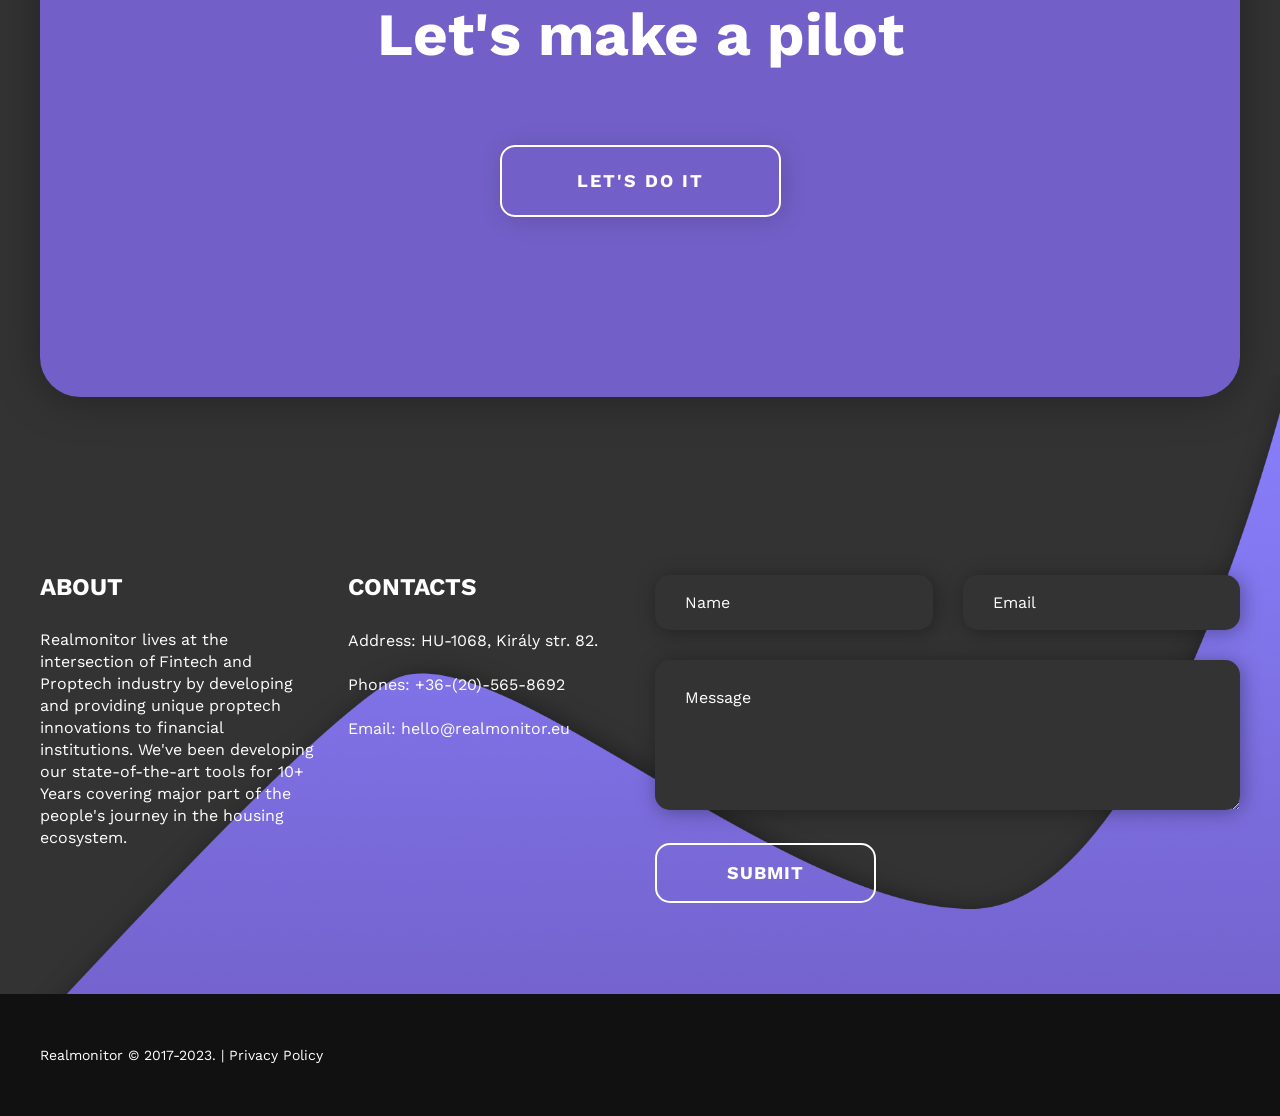
==== commit fafe4a57: "Add files via upload" ====
--- a/public_html/index.html
+++ b/public_html/index.html
@@ -523,7 +523,7 @@
 			<div class="bottom-footer">
 				<div class="custom-container">
 					<div class="bottom-footer-data">
-						<p>Realmonitor © 2017-2022. | <a href="privacy-policy.pdf" style="color:white;" target=”_blank”> Privacy Policy</a></p>
+						<p>Realmonitor © 2017-2023. | <a href="privacy-policy.pdf" style="color:white;" target=”_blank”> Privacy Policy</a></p>
 						
 					</div><!-- bottom-footer-data end-->
 				</div>
